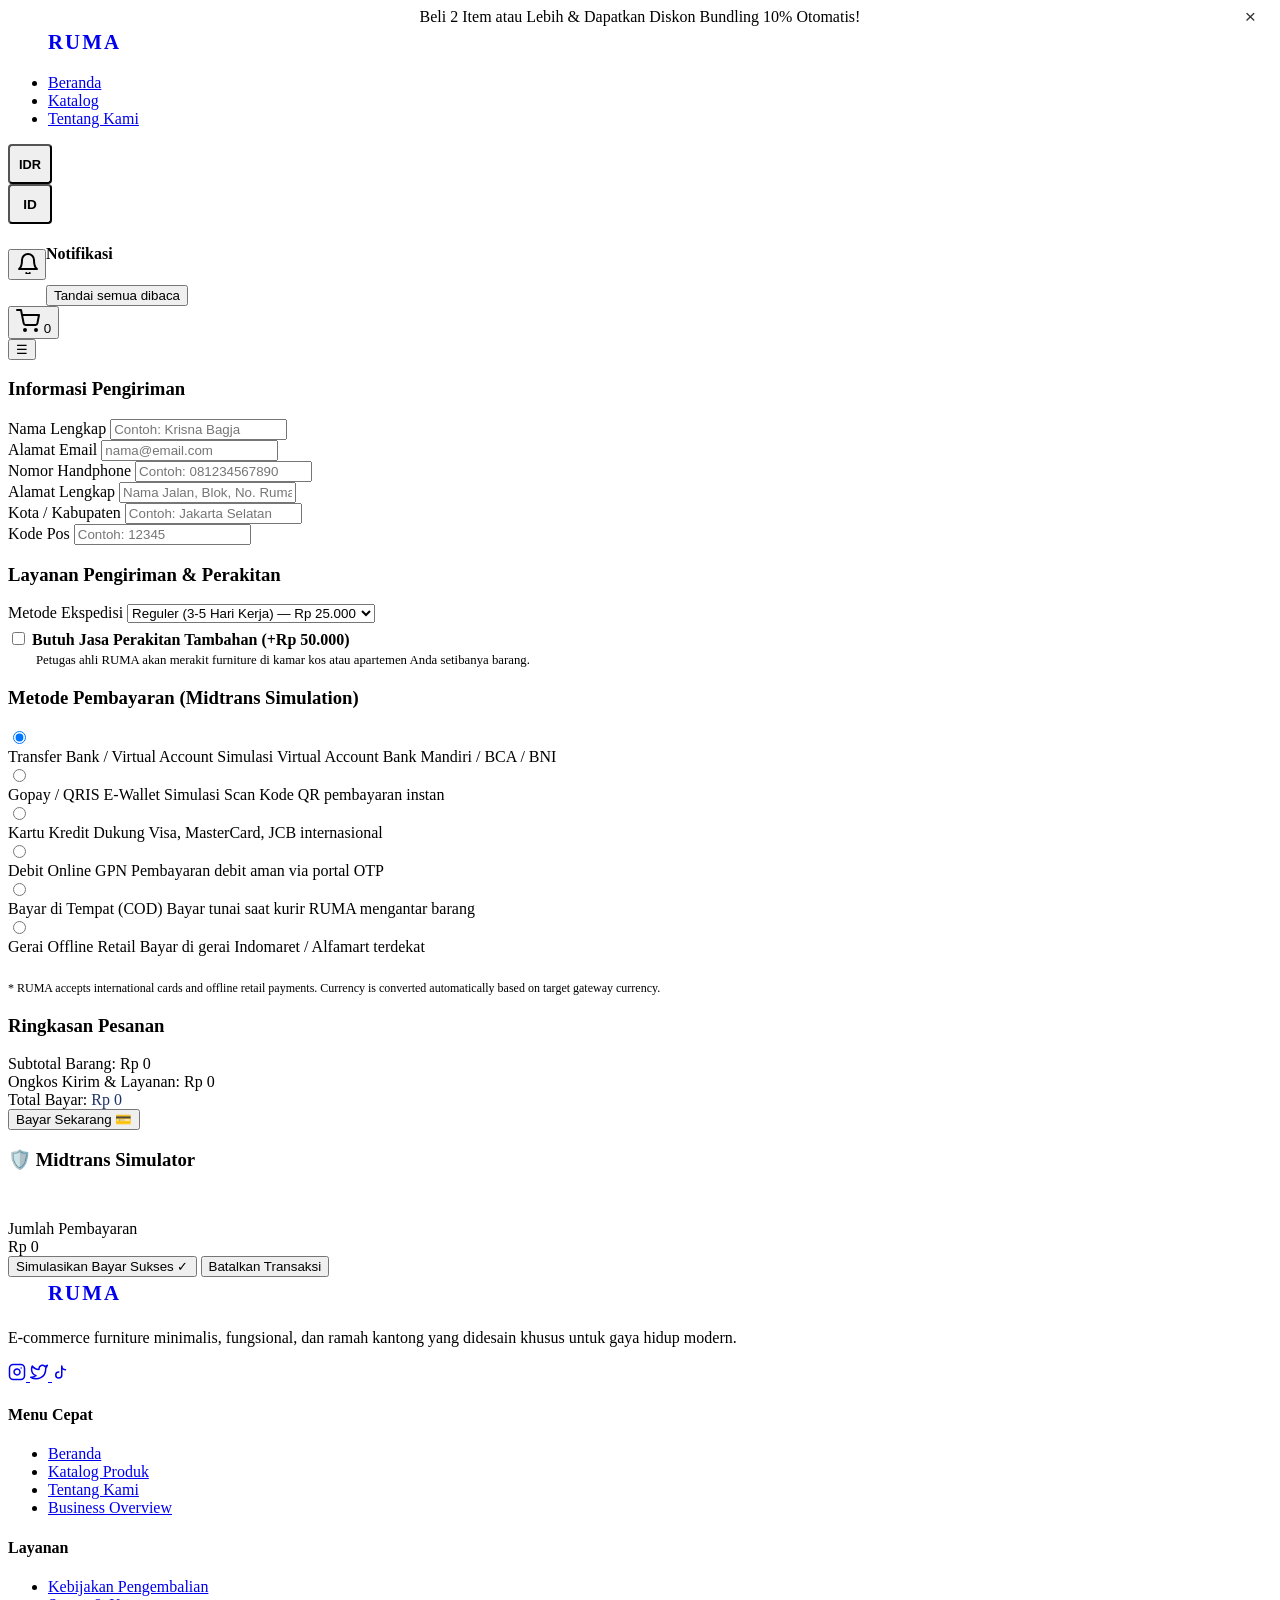
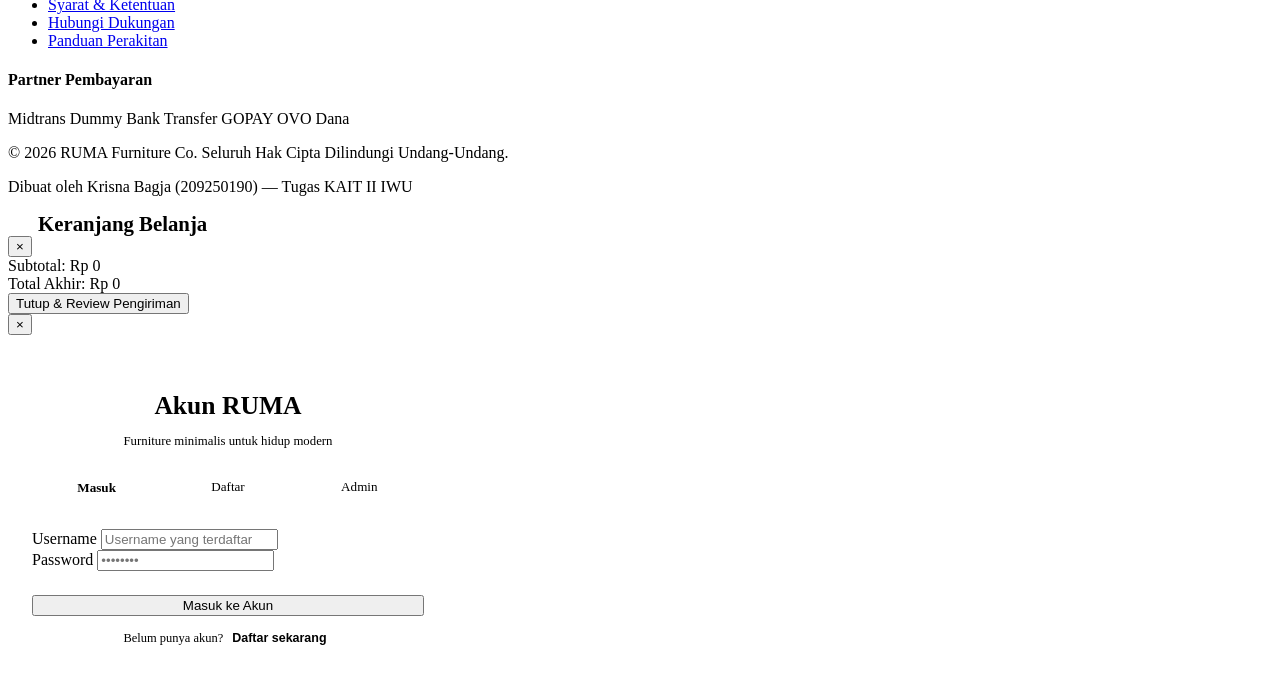
==== checkout.html @ f7277163 "Add files via upload" ====
<!DOCTYPE html>
<html lang="id">
<head>
  <meta charset="UTF-8">
  <meta name="viewport" content="width=device-width, initial-scale=1.0">
  <title>Checkout Pembayaran — RUMA Furniture Minimalis</title>
  <meta name="description" content="Selesaikan proses pembelian furniture minimalis RUMA Anda dengan mudah dan aman. Simulasi pembayaran instan didukung.">
  
  <!-- CSS Stylesheets -->
  <link rel="stylesheet" href="css/style.css">
  <link rel="stylesheet" href="css/responsive.css">

  <!-- Dummy Google Analytics Script -->
  <script>
    window.ga = window.ga || function() { (ga.q = ga.q || []).push(arguments) }; ga.q = ga.q || [];
    ga('create', 'UA-RUMA-DUMMY', 'auto');
    ga('send', 'pageview');
    console.log("📈 [Google Analytics Dummy] Script terinisialisasi. Tracking ID: UA-RUMA-DUMMY");
  </script>
</head>
<body>

  <div class="announcement-bar" style="position: relative; display: flex; justify-content: center; align-items: center;">
    <span data-i18n="announcement-text">Beli 2 Item atau Lebih & Dapatkan Diskon Bundling 10% Otomatis!</span>
    <button onclick="dismissAnnouncement()" style="position: absolute; right: 16px; background: none; border: none; color: inherit; font-size: 1.2rem; cursor: pointer; padding: 0; line-height: 1; opacity: 0.8; transition: opacity 0.2s;" onmouseover="this.style.opacity='1'" onmouseout="this.style.opacity='0.8'" aria-label="Close Announcement">&times;</button>
  </div>

  <!-- Header & Sticky Navbar -->
  <header>
    <div class="container navbar-container">
      <div class="logo">
        <a href="index.html" class="logo-link" style="display: flex; align-items: center; gap: 8px; text-decoration: none;">
          <svg class="ruma-logo-svg" width="32" height="32" viewBox="0 0 100 100" fill="none" xmlns="http://www.w3.org/2000/svg">
            <path d="M20 80V40C20 28.9543 28.9543 20 40 20H60C71.0457 20 80 28.9543 80 40V80" stroke="var(--color-accent)" stroke-width="6" stroke-linecap="round"/>
            <path d="M35 65H65" stroke="var(--color-accent)" stroke-width="4" stroke-linecap="round"/>
            <path d="M40 50V65" stroke="var(--color-accent)" stroke-width="4"/>
            <path d="M60 50V65" stroke="var(--color-accent)" stroke-width="4"/>
            <path d="M38 50H62" stroke="var(--color-accent)" stroke-width="4" stroke-linecap="round"/>
            <path d="M42 65V78" stroke="var(--color-accent)" stroke-width="4" stroke-linecap="round"/>
            <path d="M58 65V78" stroke="var(--color-accent)" stroke-width="4" stroke-linecap="round"/>
          </svg>
          <span style="font-family: var(--font-heading); font-weight: 600; letter-spacing: 0.1em; font-size: 1.3rem; color: var(--color-text-primary);">RUMA</span>
        </a>
      </div>
      
      <nav>
        <ul class="nav-menu" id="nav-menu">
          <li><a href="index.html" class="nav-link" data-i18n="nav-home">Beranda</a></li>
          <li><a href="katalog.html" class="nav-link" data-i18n="nav-catalog">Katalog</a></li>
          <li><a href="index.html#tentang" class="nav-link" data-i18n="nav-about">Tentang Kami</a></li>
        </ul>
      </nav>
      
      <div class="nav-actions">
        <!-- Currency Switcher -->
        <button class="btn-icon" onclick="toggleCurrency()" title="Ubah Mata Uang / Switch Currency" style="font-size: 0.8rem; font-weight: 700; width: 44px; height: 40px; border-radius: 4px; display: flex; align-items: center; justify-content: center;">
          <span id="currency-toggle-text">IDR</span>
        </button>

        <!-- Language Switcher -->
        <button class="btn-icon" onclick="toggleLanguage()" title="Ubah Bahasa / Switch Language" style="font-size: 0.85rem; font-weight: 700; width: 44px; height: 40px; border-radius: 4px; display: flex; align-items: center; justify-content: center;">
          <span id="lang-toggle-text">ID</span>
        </button>

        <!-- Notifications Bell -->
        <div style="position: relative; display: flex; align-items: center;">
          <button class="notification-btn" onclick="toggleNotifications(event)" aria-label="Notifikasi" title="Notifikasi / Notifications">
            <svg xmlns="http://www.w3.org/2000/svg" width="22" height="22" fill="none" stroke="currentColor" stroke-width="2" stroke-linecap="round" stroke-linejoin="round" class="feather feather-bell"><path d="M18 8A6 6 0 0 0 6 8c0 7-3 9-3 9h18s-3-2-3-9"></path><path d="M13.73 21a2 2 0 0 1-3.46 0"></path></svg>
            <span class="notification-badge" id="notification-badge" style="display: none;">0</span>
          </button>
          <div class="notification-dropdown" id="notification-dropdown">
            <div class="notification-header">
              <h4 data-i18n="notif-title">Notifikasi</h4>
              <button class="clear-notif-btn" onclick="markAllNotifsRead(event)" data-i18n="notif-mark-read">Tandai semua dibaca</button>
            </div>
            <div class="notification-list" id="notification-list"></div>
          </div>
        </div>

        <button class="cart-icon-btn" onclick="toggleCart()" aria-label="Buka Keranjang">
          <svg xmlns="http://www.w3.org/2000/svg" width="24" height="24" fill="none" stroke="currentColor" stroke-width="2" stroke-linecap="round" stroke-linejoin="round" class="feather feather-shopping-cart"><circle cx="9" cy="21" r="1"></circle><circle cx="20" cy="21" r="1"></circle><path d="M1 1h4l2.68 13.39a2 2 0 0 0 2 1.61h9.72a2 2 0 0 0 2-1.61L23 6H6"></path></svg>
          <span class="cart-badge">0</span>
        </button>

        <!-- User Nav Container -->
        <div id="user-nav-container" style="position: relative; display: flex; align-items: center;"></div>

        <button class="mobile-toggle" onclick="toggleMobileMenu()" aria-label="Toggle Menu">
          <span>☰</span>
        </button>
      </div>
    </div>
  </header>

  <!-- Checkout Section -->
  <main class="checkout-section">
    <div class="container">
      
      <form id="checkout-form" class="checkout-layout">
        
        <!-- Left Column: Shipping & Payment Details -->
        <div class="checkout-main">
          
          <!-- Shipping Form Card -->
          <div class="checkout-card">
            <h3 data-i18n="check-ship-info">Informasi Pengiriman</h3>
            
            <div class="form-grid">
              <div class="form-group form-grid-full">
                <label for="cust-name" data-i18n="check-label-name">Nama Lengkap</label>
                <input type="text" id="cust-name" class="form-control" placeholder="Contoh: Krisna Bagja" required>
              </div>
              
              <div class="form-group">
                <label for="cust-email" data-i18n="check-label-email">Alamat Email</label>
                <input type="email" id="cust-email" class="form-control" placeholder="nama@email.com" required>
              </div>
              
              <div class="form-group">
                <label for="cust-phone" data-i18n="check-label-phone">Nomor Handphone</label>
                <input type="tel" id="cust-phone" class="form-control" placeholder="Contoh: 081234567890" required>
              </div>
              
              <div class="form-group form-grid-full">
                <label for="cust-address" data-i18n="check-label-address">Alamat Lengkap</label>
                <input type="text" id="cust-address" class="form-control" placeholder="Nama Jalan, Blok, No. Rumah, Kamar Kos" required>
              </div>
              
              <div class="form-group">
                <label for="cust-city" data-i18n="check-label-city">Kota / Kabupaten</label>
                <input type="text" id="cust-city" class="form-control" placeholder="Contoh: Jakarta Selatan" required>
              </div>
              
              <div class="form-group">
                <label for="cust-zip" data-i18n="check-label-zip">Kode Pos</label>
                <input type="text" id="cust-zip" class="form-control" placeholder="Contoh: 12345" required>
              </div>
            </div>
          </div>
          
          <!-- Shipping Service Card -->
          <div class="checkout-card">
            <h3 data-i18n="check-services-title">Layanan Pengiriman & Perakitan</h3>
            
            <div class="form-group">
              <label for="shipping-service" data-i18n="check-shipping-method">Metode Ekspedisi</label>
              <select id="shipping-service" class="form-control form-select">
                <option value="reguler" data-i18n="check-ship-reguler">Reguler (3-5 Hari Kerja) — Rp 25.000</option>
                <option value="ekspres" data-i18n="check-ship-ekspres">Ekspres (1-2 Hari Kerja) — Rp 50.000</option>
              </select>
              <!-- Estimated Arrival Window -->
              <span id="shipping-est-date" style="font-size: 0.8rem; color: var(--color-accent); margin-top: 6px; display: block; font-weight: 700;"></span>
            </div>
            
            <div class="form-group" style="margin-bottom: 0;">
              <label class="filter-label" style="font-weight: 700; color: var(--color-text-primary);">
                <input type="checkbox" id="assembly-service" class="filter-checkbox" value="ya">
                <span data-i18n="check-assembly-service">Butuh Jasa Perakitan Tambahan (+Rp 50.000)</span>
              </label>
              <p style="font-size: 0.8rem; color: var(--color-text-secondary); margin-left: 28px; margin-top: 4px;" data-i18n="check-assembly-desc">
                Petugas ahli RUMA akan merakit furniture di kamar kos atau apartemen Anda setibanya barang.
              </p>
            </div>
          </div>

          <!-- Payment Methods Card -->
          <div class="checkout-card">
            <h3 data-i18n="check-payment-title">Metode Pembayaran (Midtrans Simulation)</h3>
            
            <div class="radio-group">
              <label class="radio-label">
                <input type="radio" name="payment-method" value="bank-transfer" checked>
                <div class="radio-info">
                  <span class="radio-title" data-i18n="check-pay-bank">Transfer Bank / Virtual Account</span>
                  <span class="radio-desc" data-i18n="check-pay-bank-desc">Simulasi Virtual Account Bank Mandiri / BCA / BNI</span>
                </div>
              </label>
              
              <label class="radio-label">
                <input type="radio" name="payment-method" value="qris">
                <div class="radio-info">
                  <span class="radio-title" data-i18n="check-pay-qris">Gopay / QRIS E-Wallet</span>
                  <span class="radio-desc" data-i18n="check-pay-qris-desc">Simulasi Scan Kode QR pembayaran instan</span>
                </div>
              </label>

              <label class="radio-label">
                <input type="radio" name="payment-method" value="cc">
                <div class="radio-info">
                  <span class="radio-title" data-i18n="check-pay-cc">Kartu Kredit</span>
                  <span class="radio-desc" data-i18n="check-pay-cc-desc">Dukung Visa, MasterCard, JCB internasional</span>
                </div>
              </label>

              <label class="radio-label">
                <input type="radio" name="payment-method" value="debit">
                <div class="radio-info">
                  <span class="radio-title" data-i18n="check-pay-debit">Debit Online GPN</span>
                  <span class="radio-desc" data-i18n="check-pay-debit-desc">Pembayaran debit aman via portal OTP</span>
                </div>
              </label>

              <label class="radio-label">
                <input type="radio" name="payment-method" value="cod">
                <div class="radio-info">
                  <span class="radio-title" data-i18n="check-pay-cod">Bayar di Tempat (COD)</span>
                  <span class="radio-desc" data-i18n="check-pay-cod-desc">Bayar tunai saat kurir RUMA mengantar barang</span>
                </div>
              </label>

              <label class="radio-label">
                <input type="radio" name="payment-method" value="offline">
                <div class="radio-info">
                  <span class="radio-title" data-i18n="check-pay-offline">Gerai Offline Retail</span>
                  <span class="radio-desc" data-i18n="check-pay-offline-desc">Bayar di gerai Indomaret / Alfamart terdekat</span>
                </div>
              </label>
            </div>

            <!-- Global trade disclaimer -->
            <div style="margin-top: 15px; font-size: 0.75rem; color: var(--color-text-secondary); border-top: 1px solid var(--color-border); padding-top: 10px;" data-i18n="check-pay-global-disclaimer">
              * RUMA accepts international cards and offline retail payments. Currency is converted automatically based on target gateway currency.
            </div>
          </div>

        </div>

        <!-- Right Column: Order Summary Card -->
        <div class="checkout-sidebar">
          
          <div class="checkout-card" style="position: sticky; top: 100px;">
            <h3 data-i18n="check-summary-title">Ringkasan Pesanan</h3>
            
            <!-- Items summary list -->
            <div class="summary-items-list" id="checkout-items-list">
              <!-- Loaded dynamically via checkout.js -->
            </div>
            
            <div class="summary-divider"></div>
            
            <!-- Price breakdown -->
            <div class="summary-totals-list">
              <div class="total-row">
                <span data-i18n="check-subtotal-items">Subtotal Barang:</span>
                <span id="checkout-subtotal">Rp 0</span>
              </div>
              
              <div class="total-row discount-row" id="checkout-discount-row" style="display: none;">
                <span data-i18n="cart-discount-label">Diskon Bundling (10%):</span>
                <span id="checkout-discount">-Rp 0</span>
              </div>
              
              <div class="total-row">
                <span data-i18n="check-shipping-assembly">Ongkos Kirim & Layanan:</span>
                <span id="checkout-shipping">Rp 0</span>
              </div>
              
              <div class="total-row total-main">
                <span data-i18n="check-total-pay">Total Bayar:</span>
                <span id="checkout-total" style="color: #1d3368;">Rp 0</span>
              </div>
            </div>
            
            <button type="submit" id="submit-checkout-btn" class="btn btn-primary checkout-submit-btn" data-i18n="check-pay-now">Bayar Sekarang 💳</button>
          </div>
          
        </div>

      </form>
    </div>
  </main>

  <!-- Midtrans Dummy Payment Gateway Modal -->
  <div id="payment-modal" class="payment-modal">
    <div class="payment-modal-overlay"></div>
    <div class="payment-modal-content">
      <div class="payment-modal-header">
        <h3>🛡️ Midtrans Simulator</h3>
        <button type="button" onclick="closePaymentModal()" style="background:none; border:none; color:white; font-size:1.5rem; cursor:pointer;">&times;</button>
      </div>
      
      <div class="payment-modal-body">
        
        <!-- Payment Amount Header -->
        <div class="payment-amount-box">
          <div class="payment-amount-label">Jumlah Pembayaran</div>
          <div class="payment-amount-val" id="modal-payment-amount">Rp 0</div>
        </div>
        
        <!-- Dynamic content: QRIS or Bank VA -->
        <div id="modal-payment-detail-content">
          <!-- Rendered dynamically via checkout.js -->
        </div>
        
        <!-- Action Buttons -->
        <div class="payment-actions">
          <button type="button" class="btn payment-btn-success" onclick="simulatePaymentSuccess()">Simulasikan Bayar Sukses ✓</button>
          <button type="button" class="btn payment-btn-cancel" onclick="closePaymentModal()">Batalkan Transaksi</button>
        </div>
        
      </div>
    </div>
  </div>

  <!-- Footer -->
  <footer>
    <div class="container">
      <div class="footer-grid">
        <div class="footer-about">
          <a href="index.html" class="logo-link" style="display: flex; align-items: center; gap: 8px; text-decoration: none; margin-bottom: 20px;">
            <svg class="ruma-logo-svg" width="32" height="32" viewBox="0 0 100 100" fill="none" xmlns="http://www.w3.org/2000/svg">
              <path d="M20 80V40C20 28.9543 28.9543 20 40 20H60C71.0457 20 80 28.9543 80 40V80" stroke="var(--color-accent)" stroke-width="6" stroke-linecap="round"/>
              <path d="M35 65H65" stroke="var(--color-accent)" stroke-width="4" stroke-linecap="round"/>
              <path d="M40 50V65" stroke="var(--color-accent)" stroke-width="4"/>
              <path d="M60 50V65" stroke="var(--color-accent)" stroke-width="4"/>
              <path d="M38 50H62" stroke="var(--color-accent)" stroke-width="4" stroke-linecap="round"/>
              <path d="M42 65V78" stroke="var(--color-accent)" stroke-width="4" stroke-linecap="round"/>
              <path d="M58 65V78" stroke="var(--color-accent)" stroke-width="4" stroke-linecap="round"/>
            </svg>
            <span style="font-family: var(--font-heading); font-weight: 600; letter-spacing: 0.1em; font-size: 1.3rem; color: var(--color-text-primary);">RUMA</span>
          </a>
          <p data-i18n="footer-about-text">E-commerce furniture minimalis, fungsional, dan ramah kantong yang didesain khusus untuk gaya hidup modern.</p>
          <div class="social-links">
            <a href="#" class="social-icon" aria-label="Instagram">
              <svg xmlns="http://www.w3.org/2000/svg" width="18" height="18" viewBox="0 0 24 24" fill="none" stroke="currentColor" stroke-width="2" stroke-linecap="round" stroke-linejoin="round"><rect x="2" y="2" width="20" height="20" rx="5" ry="5"></rect><path d="M16 11.37A4 4 0 1 1 12.63 8 4 4 0 0 1 16 11.37z"></path><line x1="17.5" y1="6.5" x2="17.51" y2="6.5"></line></svg>
            </a>
            <a href="#" class="social-icon" aria-label="Twitter">
              <svg xmlns="http://www.w3.org/2000/svg" width="18" height="18" viewBox="0 0 24 24" fill="none" stroke="currentColor" stroke-width="2" stroke-linecap="round" stroke-linejoin="round"><path d="M23 3a10.9 10.9 0 0 1-3.14 1.53 4.48 4.48 0 0 0-7.86 3v1A10.66 10.66 0 0 1 3 4s-4 9 5 13a11.64 11.64 0 0 1-7 2c9 5 20 0 20-11.5a4.5 4.5 0 0 0-.08-.83A7.72 7.72 0 0 0 23 3z"></path></svg>
            </a>
            <a href="#" class="social-icon" aria-label="TikTok">
              <svg xmlns="http://www.w3.org/2000/svg" width="18" height="18" viewBox="0 0 24 24" fill="none" stroke="currentColor" stroke-width="2" stroke-linecap="round" stroke-linejoin="round"><path d="M9 12a4 4 0 1 0 4 4V4a5 5 0 0 0 5 5"></path></svg>
            </a>
          </div>
        </div>
        
        <div class="footer-col">
          <h4 data-i18n="footer-quick-title">Menu Cepat</h4>
          <ul class="footer-links">
            <li><a href="index.html" class="footer-link" data-i18n="nav-home">Beranda</a></li>
            <li><a href="katalog.html" class="footer-link" data-i18n="nav-catalog">Katalog Produk</a></li>
            <li><a href="index.html#tentang" class="footer-link" data-i18n="nav-about">Tentang Kami</a></li>
            <li><a href="README.md" class="footer-link" target="_blank">Business Overview</a></li>
          </ul>
        </div>
        
        <div class="footer-col">
          <h4 data-i18n="footer-services-title">Layanan</h4>
          <ul class="footer-links">
            <li><a href="#" class="footer-link" data-i18n="footer-link-return">Kebijakan Pengembalian</a></li>
            <li><a href="#" class="footer-link" data-i18n="footer-link-terms">Syarat & Ketentuan</a></li>
            <li><a href="#" class="footer-link" data-i18n="footer-link-support">Hubungi Dukungan</a></li>
            <li><a href="#" class="footer-link" data-i18n="footer-link-assembly">Panduan Perakitan</a></li>
          </ul>
        </div>
        
        <div class="footer-col footer-payment">
          <h4 data-i18n="footer-payment-title">Partner Pembayaran</h4>
          <div class="payment-badges">
            <span class="payment-badge">Midtrans Dummy</span>
            <span class="payment-badge">Bank Transfer</span>
            <span class="payment-badge">GOPAY</span>
            <span class="payment-badge">OVO</span>
            <span class="payment-badge">Dana</span>
          </div>
        </div>
      </div>
      
      <div class="footer-bottom">
        <p data-i18n="footer-rights">&copy; 2026 RUMA Furniture Co. Seluruh Hak Cipta Dilindungi Undang-Undang.</p>
        <p data-i18n="footer-author">Dibuat oleh Krisna Bagja (209250190) — Tugas KAIT II IWU</p>
      </div>
    </div>
  </footer>

  <!-- Shopping Cart Drawer Slider -->
  <div id="cart-drawer" class="cart-drawer">
    <div class="cart-drawer-overlay" onclick="toggleCart()"></div>
    <div class="cart-drawer-content">
      <div class="cart-drawer-header">
        <div style="display: flex; align-items: center; gap: 8px;">
          <svg xmlns="http://www.w3.org/2000/svg" width="22" height="22" viewBox="0 0 24 24" fill="none" stroke="var(--color-accent)" stroke-width="2.5" stroke-linecap="round" stroke-linejoin="round" style="display: block;">
            <circle cx="9" cy="21" r="1"></circle>
            <circle cx="20" cy="21" r="1"></circle>
            <path d="M1 1h4l2.68 13.39a2 2 0 0 0 2 1.61h9.72a2 2 0 0 0 2-1.61L23 6H6"></path>
          </svg>
          <h3 data-i18n="cart-title-drawer" style="font-size: 1.3rem; margin: 0;">Keranjang Belanja</h3>
        </div>
        <button class="close-drawer-btn" onclick="toggleCart()" aria-label="Tutup Keranjang">&times;</button>
      </div>
      
      <div id="cart-items-container" class="cart-items-container">
        <!-- Rendered dynamically by cart.js -->
      </div>
      
      <div class="cart-drawer-footer">
        <div class="totals">
          <div class="total-row">
            <span data-i18n="cart-subtotal-label">Subtotal:</span>
            <span id="cart-subtotal">Rp 0</span>
          </div>
          <div class="total-row discount-row" id="cart-discount-row" style="display: none;">
            <span data-i18n="cart-discount-label">Diskon Bundling (10%):</span>
            <span id="cart-discount">-Rp 0</span>
          </div>
          <div class="total-row total-main">
            <span data-i18n="cart-total-label">Total Akhir:</span>
            <span id="cart-total">Rp 0</span>
          </div>
        </div>
        <button type="button" class="btn btn-primary cart-checkout-btn" onclick="toggleCart()" data-i18n="cart-close-review">Tutup & Review Pengiriman</button>
      </div>
    </div>
  </div>

  <!-- Login Modal -->
  <div id="login-modal" class="modal">
    <div class="modal-overlay" onclick="closeLoginModal()"></div>
    <div class="modal-content" style="width: 440px; max-width: 95%;">
      <button class="close-modal-btn" onclick="closeLoginModal()" aria-label="Tutup Login Modal">&times;</button>
      <div style="padding: 30px 24px;">
        <h3 style="margin-bottom: 4px; font-family: var(--font-heading); font-size: 1.6rem; text-align: center;">Akun
          RUMA</h3>
        <p style="text-align:center; font-size: 0.8rem; color: var(--color-text-secondary); margin-bottom: 20px;">
          Furniture minimalis untuk hidup modern</p>

        <!-- Tab Headers: 3 tabs -->
        <div style="display: flex; border-bottom: 2px solid var(--color-border); margin-bottom: 24px; gap: 2px;">
          <button type="button" id="tab-login-btn" onclick="switchLoginTab('login')"
            style="flex:1; padding: 10px 6px; background:none; border:none; border-bottom: 2px solid var(--color-accent); font-weight:700; color:var(--color-accent); cursor:pointer; font-family:var(--font-body); font-size:0.82rem; margin-bottom:-2px; transition: all 0.2s;">Masuk</button>
          <button type="button" id="tab-signup-btn" onclick="switchLoginTab('signup')"
            style="flex:1; padding: 10px 6px; background:none; border:none; border-bottom: 2px solid transparent; font-weight:500; color:var(--color-text-secondary); cursor:pointer; font-family:var(--font-body); font-size:0.82rem; margin-bottom:-2px; transition: all 0.2s;">Daftar</button>
          <button type="button" id="tab-admin-btn" onclick="switchLoginTab('admin')"
            style="flex:1; padding: 10px 6px; background:none; border:none; border-bottom: 2px solid transparent; font-weight:500; color:var(--color-text-secondary); cursor:pointer; font-family:var(--font-body); font-size:0.82rem; margin-bottom:-2px; transition: all 0.2s;">Admin</button>
        </div>

        <!-- ===== TAB: LOGIN (existing user) ===== -->
        <div id="tab-panel-login">
          <form id="login-form-existing" onsubmit="submitExistingLogin(event)">
            <div class="form-group">
              <label for="login-ex-username">Username</label>
              <input type="text" id="login-ex-username" class="form-control" placeholder="Username yang terdaftar"
                required>
            </div>
            <div class="form-group" style="margin-bottom: 24px;">
              <label for="login-ex-password">Password</label>
              <input type="password" id="login-ex-password" class="form-control" placeholder="••••••••" required>
            </div>
            <button type="submit" class="btn btn-primary" style="width:100%;">Masuk ke Akun</button>
            <p style="text-align:center; margin-top:14px; font-size:0.78rem; color:var(--color-text-secondary);">Belum
              punya akun? <button type="button" onclick="switchLoginTab('signup')"
                style="background:none;border:none;color:var(--color-accent);font-weight:700;cursor:pointer;font-size:0.78rem;">Daftar
                sekarang</button></p>
          </form>
        </div>

        <!-- ===== TAB: DAFTAR (new user) ===== -->
        <div id="tab-panel-signup" style="display:none;">
          <form id="login-form-signup" onsubmit="submitSignup(event)">
            <div class="form-group">
              <label for="signup-username">Username</label>
              <input type="text" id="signup-username" class="form-control" placeholder="Nama pengguna unik Anda"
                required>
            </div>
            <div class="form-group">
              <label for="signup-email">Alamat Email</label>
              <input type="email" id="signup-email" class="form-control" placeholder="nama@email.com" required>
            </div>
            <div class="form-group">
              <label for="signup-phone">Nomor Telepon</label>
              <input type="text" id="signup-phone" class="form-control" placeholder="0821xxxxxxxx" required>
            </div>
            <div class="form-group">
              <label for="signup-address">Alamat Lengkap</label>
              <textarea id="signup-address" class="form-control" placeholder="Jl. Raya No. 123, Kota"
                style="resize:vertical; height:60px; font-family:inherit; font-size:0.85rem; padding:8px;"
                required></textarea>
            </div>
            <div class="form-group" style="margin-bottom: 24px;">
              <label for="signup-password">Password</label>
              <input type="password" id="signup-password" class="form-control" placeholder="Minimal 6 karakter"
                required>
            </div>
            <button type="submit" class="btn btn-primary" style="width:100%;">Buat Akun</button>
            <p style="text-align:center; margin-top:14px; font-size:0.78rem; color:var(--color-text-secondary);">Sudah
              punya akun? <button type="button" onclick="switchLoginTab('login')"
                style="background:none;border:none;color:var(--color-accent);font-weight:700;cursor:pointer;font-size:0.78rem;">Masuk
                di sini</button></p>
          </form>
        </div>

        <!-- ===== TAB: ADMIN ===== -->
        <div id="tab-panel-admin" style="display:none;">
          <div
            style="background: linear-gradient(135deg, #fff8f0, #fff3e0); border: 1px solid #ffe0b2; border-radius:8px; padding:12px 14px; margin-bottom:20px; display:flex; align-items:center; gap:10px;">
            <svg xmlns="http://www.w3.org/2000/svg" width="18" height="18" fill="none" stroke="#e65100" stroke-width="2"
              viewBox="0 0 24 24">
              <path d="M12 22s8-4 8-10V5l-8-3-8 3v7c0 6 8 10 8 10z" />
            </svg>
            <span style="font-size:0.78rem; color:#bf360c; font-weight:600;">Area khusus Admin RUMA. Akses
              dibatasi.</span>
          </div>
          <form id="login-form-admin" onsubmit="submitAdminLogin(event)">
            <div class="form-group">
              <label for="admin-username">Username Admin</label>
              <input type="text" id="admin-username" class="form-control" placeholder="admin krisna" required>
            </div>
            <div class="form-group" style="margin-bottom: 24px;">
              <label for="admin-password">Password Admin</label>
              <input type="password" id="admin-password" class="form-control" placeholder="••••••••" required>
              <span
                style="font-size: 0.7rem; color: var(--color-text-secondary); margin-top: 5px; display: block;">Kredensial:
                admin krisna / admin krisna</span>
            </div>
            <button type="submit" class="btn btn-primary"
              style="width:100%; background: linear-gradient(135deg, #bf360c, #e64a19);">Masuk sebagai Admin</button>
          </form>
        </div>

      </div>
    </div>
  </div>

  <!-- JavaScript Scripts -->
  <script src="js/products.js"></script>
  <script src="js/cart.js"></script>
  <script src="js/translation.js"></script>
  <script src="js/checkout.js"></script>
  <script>
    // Toggle menu navigasi mobile
    function toggleMobileMenu() {
      const menu = document.getElementById('nav-menu');
      if (menu) {
        menu.classList.toggle('active');
      }
    }
  </script>
</body>
</html>
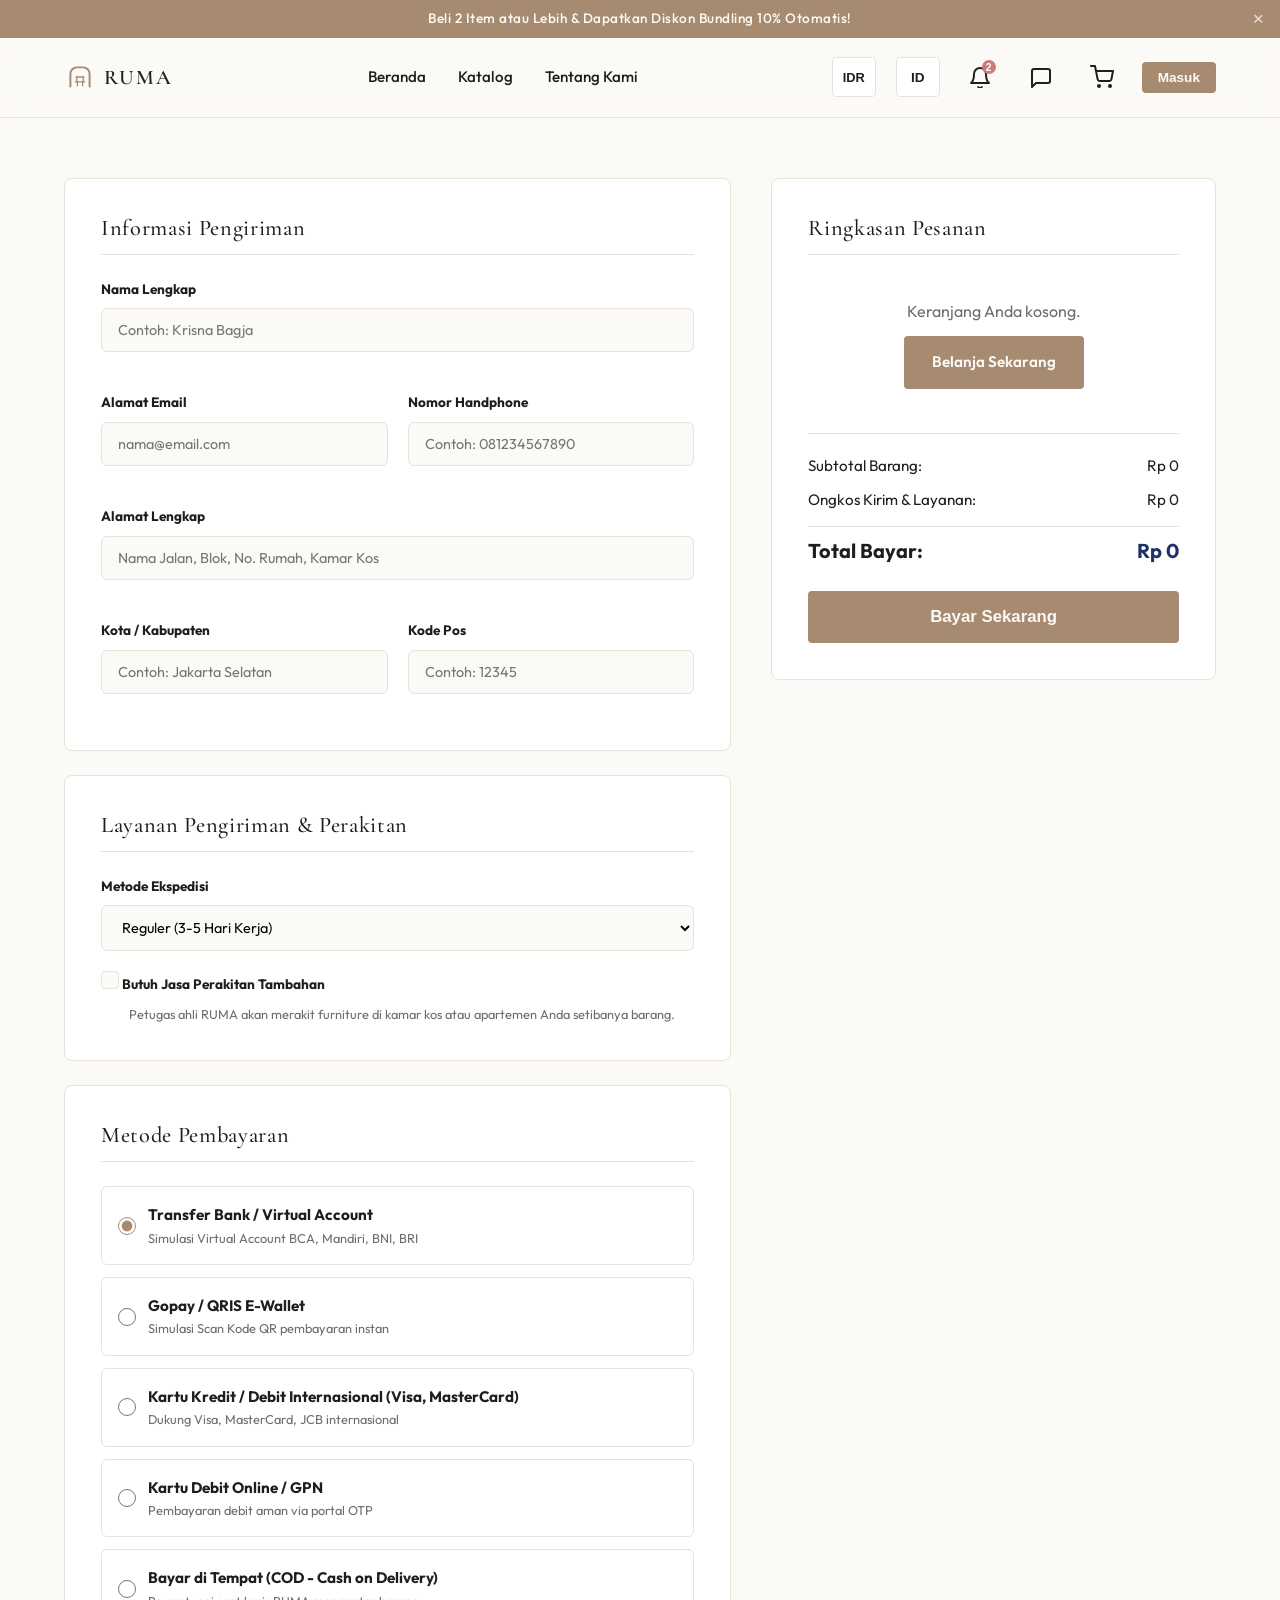
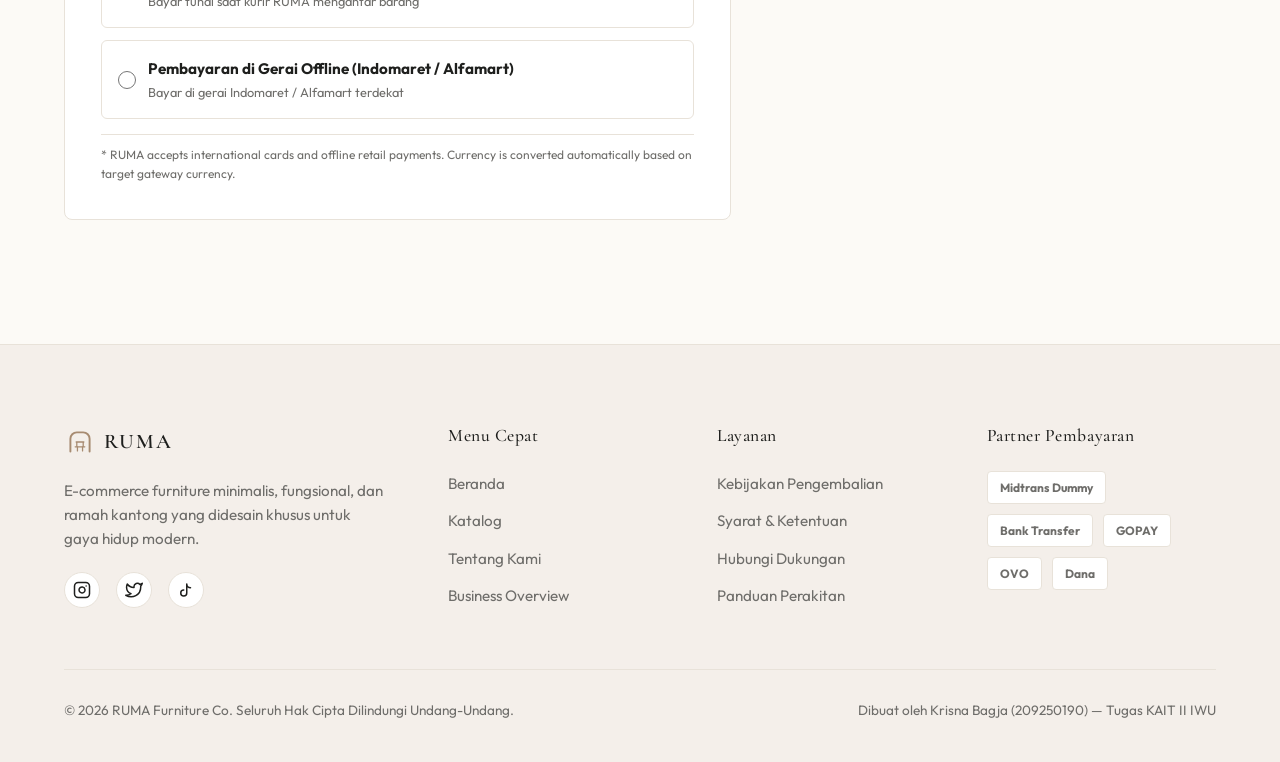
==== commit a2900876: "committed" ====
--- a/checkout.html
+++ b/checkout.html
@@ -48,36 +48,45 @@
           <li><a href="index.html" class="nav-link" data-i18n="nav-home">Beranda</a></li>
           <li><a href="katalog.html" class="nav-link" data-i18n="nav-catalog">Katalog</a></li>
           <li><a href="index.html#tentang" class="nav-link" data-i18n="nav-about">Tentang Kami</a></li>
+          <!-- Mobile Switchers inside menu drawer -->
+          <li class="mobile-only mobile-nav-switchers-container">
+            <button type="button" class="btn btn-secondary" onclick="toggleCurrency()" title="Ubah Mata Uang" style="padding: 8px 12px; font-size: 0.8rem; font-weight: 700; border-radius: 4px;">
+              💵 <span id="currency-toggle-text-mobile">IDR</span>
+            </button>
+            <button type="button" class="btn btn-secondary" onclick="toggleLanguage()" title="Ubah Bahasa" style="padding: 8px 12px; font-size: 0.85rem; font-weight: 700; border-radius: 4px;">
+              🌐 <span id="lang-toggle-text-mobile">ID</span>
+            </button>
+          </li>
         </ul>
       </nav>
       
       <div class="nav-actions">
         <!-- Currency Switcher -->
-        <button class="btn-icon" onclick="toggleCurrency()" title="Ubah Mata Uang / Switch Currency" style="font-size: 0.8rem; font-weight: 700; width: 44px; height: 40px; border-radius: 4px; display: flex; align-items: center; justify-content: center;">
+        <button type="button" class="btn-icon desktop-only" onclick="toggleCurrency()" title="Ubah Mata Uang / Switch Currency" style="font-size: 0.8rem; font-weight: 700; width: 44px; height: 40px; border-radius: 4px; display: flex; align-items: center; justify-content: center;">
           <span id="currency-toggle-text">IDR</span>
         </button>
 
         <!-- Language Switcher -->
-        <button class="btn-icon" onclick="toggleLanguage()" title="Ubah Bahasa / Switch Language" style="font-size: 0.85rem; font-weight: 700; width: 44px; height: 40px; border-radius: 4px; display: flex; align-items: center; justify-content: center;">
+        <button type="button" class="btn-icon desktop-only" onclick="toggleLanguage()" title="Ubah Bahasa / Switch Language" style="font-size: 0.85rem; font-weight: 700; width: 44px; height: 40px; border-radius: 4px; display: flex; align-items: center; justify-content: center;">
           <span id="lang-toggle-text">ID</span>
         </button>
 
         <!-- Notifications Bell -->
         <div style="position: relative; display: flex; align-items: center;">
-          <button class="notification-btn" onclick="toggleNotifications(event)" aria-label="Notifikasi" title="Notifikasi / Notifications">
+          <button type="button" class="notification-btn" onclick="toggleNotifications(event)" aria-label="Notifikasi" title="Notifikasi / Notifications">
             <svg xmlns="http://www.w3.org/2000/svg" width="22" height="22" fill="none" stroke="currentColor" stroke-width="2" stroke-linecap="round" stroke-linejoin="round" class="feather feather-bell"><path d="M18 8A6 6 0 0 0 6 8c0 7-3 9-3 9h18s-3-2-3-9"></path><path d="M13.73 21a2 2 0 0 1-3.46 0"></path></svg>
             <span class="notification-badge" id="notification-badge" style="display: none;">0</span>
           </button>
           <div class="notification-dropdown" id="notification-dropdown">
             <div class="notification-header">
               <h4 data-i18n="notif-title">Notifikasi</h4>
-              <button class="clear-notif-btn" onclick="markAllNotifsRead(event)" data-i18n="notif-mark-read">Tandai semua dibaca</button>
+              <button type="button" class="clear-notif-btn" onclick="markAllNotifsRead(event)" data-i18n="notif-mark-read">Tandai semua dibaca</button>
             </div>
             <div class="notification-list" id="notification-list"></div>
           </div>
         </div>
 
-        <button class="cart-icon-btn" onclick="toggleCart()" aria-label="Buka Keranjang">
+        <button type="button" class="cart-icon-btn" onclick="toggleCart()" aria-label="Buka Keranjang">
           <svg xmlns="http://www.w3.org/2000/svg" width="24" height="24" fill="none" stroke="currentColor" stroke-width="2" stroke-linecap="round" stroke-linejoin="round" class="feather feather-shopping-cart"><circle cx="9" cy="21" r="1"></circle><circle cx="20" cy="21" r="1"></circle><path d="M1 1h4l2.68 13.39a2 2 0 0 0 2 1.61h9.72a2 2 0 0 0 2-1.61L23 6H6"></path></svg>
           <span class="cart-badge">0</span>
         </button>
@@ -85,7 +94,7 @@
         <!-- User Nav Container -->
         <div id="user-nav-container" style="position: relative; display: flex; align-items: center;"></div>
 
-        <button class="mobile-toggle" onclick="toggleMobileMenu()" aria-label="Toggle Menu">
+        <button type="button" class="mobile-toggle" onclick="toggleMobileMenu()" aria-label="Toggle Menu">
           <span>☰</span>
         </button>
       </div>
--- a/css/style.css
+++ b/css/style.css
@@ -0,0 +1,2226 @@
+/* ==========================================
+   CSS UTAMA - RUMA (JAPANDI MINIMALIST THEME)
+   ========================================== */
+
+/* Import Google Fonts */
+@import url('https://fonts.googleapis.com/css2?family=Cormorant+Garamond:ital,wght@0,300;0,400;0,500;0,600;0,700;1,300;1,400;1,500;1,600;1,700&family=Outfit:wght@100..900&display=swap');
+
+/* Design Tokens (Variables) */
+:root {
+  --color-bg-primary: #FCFAF6;
+  --color-bg-secondary: #F4EFEA;
+  --color-text-primary: #1E1F1D;
+  --color-text-secondary: #6E6D6A;
+  --color-accent: #A78B71;
+  --color-accent-hover: #8E755D;
+  --color-accent-muted: #E6DFD5;
+  --color-success: #8F9779;
+  --color-danger: #C97A7A;
+  --color-border: #E8E2D9;
+  --color-white: #FFFFFF;
+  
+  --font-heading: 'Cormorant Garamond', Georgia, serif;
+  --font-body: 'Outfit', system-ui, -apple-system, sans-serif;
+  
+  --transition-smooth: all 0.3s cubic-bezier(0.4, 0, 0.2, 1);
+  --shadow-subtle: 0 4px 20px rgba(0, 0, 0, 0.03);
+  --shadow-medium: 0 10px 30px rgba(167, 139, 113, 0.1);
+  
+  --container-width: 1200px;
+  --header-height: 80px;
+}
+
+/* Global Reset */
+* {
+  margin: 0;
+  padding: 0;
+  box-sizing: border-box;
+}
+
+html {
+  scroll-behavior: smooth;
+  font-size: 16px;
+}
+
+body {
+  font-family: var(--font-body);
+  background-color: var(--color-bg-primary);
+  color: var(--color-text-primary);
+  line-height: 1.6;
+  overflow-x: hidden;
+}
+
+/* Typography */
+h1, h2, h3, h4, h5, h6 {
+  font-family: var(--font-heading);
+  font-weight: 500;
+  color: var(--color-text-primary);
+  line-height: 1.2;
+  letter-spacing: 0.03em;
+}
+
+p {
+  color: var(--color-text-secondary);
+}
+
+a {
+  color: inherit;
+  text-decoration: none;
+  transition: var(--transition-smooth);
+}
+
+img {
+  max-width: 100%;
+  height: auto;
+  display: block;
+}
+
+/* Global Layout Utilities */
+.container {
+  width: 100%;
+  max-width: var(--container-width);
+  margin: 0 auto;
+  padding: 0 24px;
+}
+
+.section-padding {
+  padding: 80px 0;
+}
+
+.section-title {
+  text-align: center;
+  font-size: 2.5rem;
+  margin-bottom: 16px;
+  position: relative;
+}
+
+.section-title::after {
+  content: '';
+  display: block;
+  width: 60px;
+  height: 3px;
+  background-color: var(--color-accent);
+  margin: 12px auto 0 auto;
+}
+
+.section-subtitle {
+  text-align: center;
+  color: var(--color-text-secondary);
+  max-width: 600px;
+  margin: 0 auto 48px auto;
+  font-size: 1.1rem;
+}
+
+/* Announcement Bar */
+.announcement-bar {
+  background-color: var(--color-accent);
+  color: var(--color-bg-primary);
+  text-align: center;
+  padding: 8px 16px;
+  font-size: 0.85rem;
+  font-weight: 500;
+  letter-spacing: 0.5px;
+}
+
+/* Header & Sticky Navigation */
+header {
+  height: var(--header-height);
+  background-color: rgba(252, 250, 246, 0.85);
+  backdrop-filter: blur(12px);
+  position: sticky;
+  top: 0;
+  z-index: 100;
+  border-bottom: 1px solid var(--color-border);
+  transition: var(--transition-smooth);
+}
+
+header.scrolled {
+  height: 70px;
+  box-shadow: var(--shadow-subtle);
+}
+
+.navbar-container {
+  display: flex;
+  justify-content: space-between;
+  align-items: center;
+  height: 100%;
+}
+
+.logo a {
+  font-family: var(--font-heading);
+  font-size: 1.8rem;
+  font-weight: 800;
+  display: flex;
+  align-items: center;
+  gap: 8px;
+  color: var(--color-text-primary);
+}
+
+.nav-menu {
+  display: flex;
+  list-style: none;
+  gap: 32px;
+}
+
+.nav-link {
+  font-weight: 500;
+  font-size: 0.95rem;
+  position: relative;
+  padding: 8px 0;
+}
+
+.nav-link::after {
+  content: '';
+  position: absolute;
+  bottom: 0;
+  left: 0;
+  width: 0;
+  height: 2px;
+  background-color: var(--color-accent);
+  transition: var(--transition-smooth);
+}
+
+.nav-link:hover, .nav-link.active {
+  color: var(--color-accent);
+}
+
+.nav-link:hover::after, .nav-link.active::after {
+  width: 100%;
+}
+
+.nav-actions {
+  display: flex;
+  align-items: center;
+  gap: 20px;
+}
+
+.cart-icon-btn {
+  background: none;
+  border: none;
+  cursor: pointer;
+  position: relative;
+  padding: 8px;
+  display: flex;
+  align-items: center;
+  justify-content: center;
+  color: var(--color-text-primary);
+  transition: var(--transition-smooth);
+}
+
+.cart-icon-btn:hover {
+  color: var(--color-accent);
+}
+
+.cart-badge {
+  position: absolute;
+  top: 0;
+  right: 0;
+  background-color: var(--color-danger);
+  color: var(--color-white);
+  font-size: 0.75rem;
+  font-weight: 700;
+  width: 18px;
+  height: 18px;
+  border-radius: 50%;
+  display: flex;
+  align-items: center;
+  justify-content: center;
+  transition: var(--transition-smooth);
+  opacity: 0;
+  transform: scale(0.5);
+}
+
+.cart-badge.active {
+  opacity: 1;
+  transform: scale(1);
+}
+
+.mobile-toggle {
+  display: none;
+  background: none;
+  border: none;
+  font-size: 1.5rem;
+  cursor: pointer;
+  color: var(--color-text-primary);
+}
+
+/* Hero Section */
+.hero-section {
+  position: relative;
+  height: calc(100vh - var(--header-height) - 38px);
+  min-height: 500px;
+  max-height: 800px;
+  display: flex;
+  align-items: center;
+  background-color: var(--color-bg-secondary);
+  overflow: hidden;
+}
+
+.hero-slider-wrapper {
+  position: absolute;
+  top: 0;
+  right: 0;
+  width: 55%;
+  height: 100%;
+  overflow: hidden;
+  z-index: 1;
+}
+
+.hero-slider {
+  display: flex;
+  width: 300%; /* 3 slides */
+  height: 100%;
+  transition: transform 0.8s cubic-bezier(0.77, 0, 0.175, 1);
+}
+
+.hero-slide {
+  width: 33.3333%;
+  height: 100%;
+  background-size: cover;
+  background-position: center;
+  position: relative;
+}
+
+.hero-slide::after {
+  content: '';
+  position: absolute;
+  top: 0;
+  left: 0;
+  width: 100%;
+  height: 100%;
+  background: linear-gradient(90deg, var(--color-bg-secondary) 0%, rgba(244, 239, 234, 0.3) 50%, rgba(244, 239, 234, 0) 100%);
+}
+
+.hero-slider-dots {
+  position: absolute;
+  bottom: 24px;
+  right: 24px;
+  display: flex;
+  gap: 8px;
+  z-index: 10;
+}
+
+.hero-slider-dots .dot {
+  width: 8px;
+  height: 8px;
+  border-radius: 50%;
+  background-color: rgba(167, 139, 113, 0.4);
+  cursor: pointer;
+  transition: var(--transition-smooth);
+}
+
+.hero-slider-dots .dot.active {
+  background-color: var(--color-accent);
+  transform: scale(1.2);
+  width: 20px;
+  border-radius: 4px;
+}
+
+/* Background image overlay sections */
+.features-section-with-bg {
+  background-color: var(--color-white);
+}
+
+.testimonials-section-with-bg {
+  background-color: var(--color-bg-secondary);
+}
+
+.hero-content {
+  position: relative;
+  z-index: 2;
+  max-width: 550px;
+  padding: 40px 0;
+}
+
+.hero-tag {
+  display: inline-block;
+  background-color: var(--color-accent-muted);
+  color: var(--color-accent-hover);
+  padding: 6px 16px;
+  border-radius: 50px;
+  font-size: 0.85rem;
+  font-weight: 600;
+  margin-bottom: 24px;
+  text-transform: uppercase;
+  letter-spacing: 1px;
+}
+
+.hero-title {
+  font-size: 3.5rem;
+  margin-bottom: 20px;
+  font-weight: 800;
+}
+
+.hero-description {
+  font-size: 1.1rem;
+  margin-bottom: 36px;
+}
+
+/* Buttons */
+.btn {
+  display: inline-flex;
+  align-items: center;
+  justify-content: center;
+  padding: 14px 28px;
+  border-radius: 4px;
+  font-weight: 600;
+  font-size: 0.95rem;
+  cursor: pointer;
+  transition: var(--transition-smooth);
+  border: none;
+  gap: 8px;
+}
+
+.btn-primary {
+  background-color: var(--color-accent);
+  color: var(--color-bg-primary);
+}
+
+.btn-primary:hover {
+  background-color: var(--color-accent-hover);
+  transform: translateY(-2px);
+}
+
+.btn-secondary {
+  background-color: transparent;
+  color: var(--color-text-primary);
+  border: 2px solid var(--color-accent);
+}
+
+.btn-secondary:hover {
+  background-color: var(--color-accent-muted);
+  transform: translateY(-2px);
+}
+
+/* Feature/Value Section */
+.features-grid {
+  display: grid;
+  grid-template-columns: repeat(4, 1fr);
+  gap: 24px;
+}
+
+.feature-card {
+  background-color: var(--color-white);
+  padding: 40px 30px;
+  border-radius: 8px;
+  border: 1px solid var(--color-border);
+  transition: var(--transition-smooth);
+}
+
+.feature-card:hover {
+  transform: translateY(-6px);
+  box-shadow: var(--shadow-subtle);
+  border-color: var(--color-accent-muted);
+}
+
+.feature-icon {
+  width: 50px;
+  height: 50px;
+  background-color: var(--color-bg-secondary);
+  border-radius: 50%;
+  display: flex;
+  align-items: center;
+  justify-content: center;
+  margin-bottom: 24px;
+  color: var(--color-accent);
+}
+
+.feature-title {
+  font-size: 1.25rem;
+  margin-bottom: 12px;
+}
+
+.feature-desc {
+  font-size: 0.9rem;
+}
+
+/* Product Card Component */
+.products-grid {
+  display: grid;
+  grid-template-columns: repeat(auto-fill, minmax(280px, 1fr));
+  gap: 30px;
+}
+
+.product-card {
+  background-color: var(--color-white);
+  border-radius: 8px;
+  border: 1px solid var(--color-border);
+  overflow: hidden;
+  transition: var(--transition-smooth);
+  display: flex;
+  flex-direction: column;
+}
+
+.product-card:hover {
+  transform: translateY(-8px);
+  box-shadow: var(--shadow-medium);
+}
+
+.product-img-wrapper {
+  position: relative;
+  padding-bottom: 80%; /* Aspect ratio 5:4 */
+  overflow: hidden;
+  background-color: var(--color-bg-secondary);
+}
+
+.product-img {
+  position: absolute;
+  top: 0;
+  left: 0;
+  width: 100%;
+  height: 100%;
+  object-fit: cover;
+  transition: var(--transition-smooth);
+}
+
+.product-card:hover .product-img {
+  transform: scale(1.05);
+}
+
+.product-badge {
+  position: absolute;
+  top: 16px;
+  left: 16px;
+  background-color: var(--color-accent-hover);
+  color: var(--color-white);
+  padding: 4px 10px;
+  font-size: 0.75rem;
+  font-weight: 700;
+  border-radius: 4px;
+  text-transform: uppercase;
+}
+
+.product-info {
+  padding: 24px;
+  display: flex;
+  flex-direction: column;
+  flex-grow: 1;
+}
+
+.product-category {
+  font-size: 0.8rem;
+  color: var(--color-accent);
+  font-weight: 600;
+  margin-bottom: 8px;
+  text-transform: uppercase;
+}
+
+.product-name {
+  font-size: 1.3rem;
+  margin-bottom: 8px;
+  line-height: 1.3;
+}
+
+.product-desc-short {
+  font-size: 0.9rem;
+  color: var(--color-text-secondary);
+  margin-bottom: 16px;
+  flex-grow: 1;
+  display: -webkit-box;
+  -webkit-line-clamp: 2;
+  -webkit-box-orient: vertical;
+  overflow: hidden;
+}
+
+.product-footer {
+  display: flex;
+  justify-content: space-between;
+  align-items: center;
+  margin-top: auto;
+}
+
+.product-price {
+  font-family: var(--font-body);
+  font-size: 1.15rem;
+  font-weight: 700;
+}
+
+.product-actions {
+  display: flex;
+  gap: 8px;
+}
+
+.btn-icon {
+  width: 40px;
+  height: 40px;
+  border-radius: 4px;
+  border: 1px solid var(--color-border);
+  background-color: var(--color-white);
+  cursor: pointer;
+  display: flex;
+  align-items: center;
+  justify-content: center;
+  transition: var(--transition-smooth);
+  color: var(--color-text-primary);
+}
+
+.btn-icon:hover {
+  background-color: var(--color-bg-secondary);
+  color: var(--color-accent);
+  border-color: var(--color-accent);
+}
+
+.btn-icon-primary {
+  background-color: var(--color-accent);
+  color: var(--color-bg-primary);
+  border: none;
+}
+
+.btn-icon-primary:hover {
+  background-color: var(--color-accent-hover);
+  color: var(--color-white);
+}
+
+/* About Lifestyle Section */
+.about-section {
+  background-color: var(--color-bg-secondary);
+}
+
+.about-grid {
+  display: grid;
+  grid-template-columns: 1.1fr 0.9fr;
+  gap: 60px;
+  align-items: center;
+}
+
+.about-image {
+  border-radius: 8px;
+  overflow: hidden;
+  box-shadow: var(--shadow-medium);
+}
+
+.about-content h2 {
+  font-size: 2.8rem;
+  margin-bottom: 24px;
+}
+
+.about-content p {
+  font-size: 1.05rem;
+  margin-bottom: 20px;
+}
+
+.about-blockquote {
+  border-left: 3px solid var(--color-accent);
+  padding-left: 20px;
+  margin: 30px 0;
+  font-style: italic;
+  color: var(--color-text-primary);
+}
+
+/* Testimonials */
+.testimonials-grid {
+  display: grid;
+  grid-template-columns: repeat(3, 1fr);
+  gap: 30px;
+}
+
+.testimonial-card {
+  background-color: var(--color-white);
+  padding: 40px 30px;
+  border-radius: 8px;
+  border: 1px solid var(--color-border);
+  position: relative;
+}
+
+.testimonial-quote {
+  font-size: 0.95rem;
+  font-style: italic;
+  margin-bottom: 24px;
+  position: relative;
+}
+
+.testimonial-user {
+  display: flex;
+  align-items: center;
+  gap: 16px;
+}
+
+.testimonial-avatar {
+  width: 48px;
+  height: 48px;
+  border-radius: 50%;
+  background-color: var(--color-accent-muted);
+  display: flex;
+  align-items: center;
+  justify-content: center;
+  font-weight: 700;
+  color: var(--color-accent-hover);
+  font-size: 1.1rem;
+}
+
+.testimonial-name {
+  font-weight: 700;
+  font-size: 0.95rem;
+}
+
+.testimonial-role {
+  font-size: 0.8rem;
+  color: var(--color-text-secondary);
+}
+
+/* Shopping Cart Drawer */
+.cart-drawer {
+  position: fixed;
+  top: 0;
+  right: 0;
+  width: 100%;
+  height: 100%;
+  z-index: 1000;
+  visibility: hidden;
+  transition: var(--transition-smooth);
+}
+
+.cart-drawer.open {
+  visibility: visible;
+}
+
+.cart-drawer-overlay {
+  position: absolute;
+  top: 0;
+  left: 0;
+  width: 100%;
+  height: 100%;
+  background-color: rgba(30, 31, 29, 0.4);
+  backdrop-filter: blur(4px);
+  opacity: 0;
+  transition: var(--transition-smooth);
+}
+
+.cart-drawer.open .cart-drawer-overlay {
+  opacity: 1;
+}
+
+.cart-drawer-content {
+  position: absolute;
+  top: 0;
+  right: -450px;
+  width: 450px;
+  max-width: 100%;
+  height: 100%;
+  background-color: var(--color-bg-primary);
+  box-shadow: -10px 0 40px rgba(0, 0, 0, 0.05);
+  display: flex;
+  flex-direction: column;
+  transition: var(--transition-smooth);
+}
+
+.cart-drawer.open .cart-drawer-content {
+  right: 0;
+}
+
+.cart-drawer-header {
+  padding: 24px;
+  border-bottom: 1px solid var(--color-border);
+  display: flex;
+  justify-content: space-between;
+  align-items: center;
+}
+
+.cart-drawer-header h3 {
+  font-size: 1.5rem;
+}
+
+.close-drawer-btn {
+  background: none;
+  border: none;
+  font-size: 1.5rem;
+  cursor: pointer;
+  color: var(--color-text-primary);
+  transition: var(--transition-smooth);
+}
+
+.close-drawer-btn:hover {
+  color: var(--color-accent);
+}
+
+.cart-items-container {
+  flex-grow: 1;
+  overflow-y: auto;
+  padding: 24px;
+  display: flex;
+  flex-direction: column;
+  gap: 20px;
+}
+
+.empty-cart-message {
+  text-align: center;
+  padding: 40px 0;
+  display: flex;
+  flex-direction: column;
+  align-items: center;
+  gap: 16px;
+}
+
+.empty-cart-icon {
+  font-size: 3rem;
+  color: var(--color-accent-muted);
+}
+
+/* Cart Item Card */
+.cart-item {
+  display: flex;
+  gap: 16px;
+  border-bottom: 1px solid var(--color-border);
+  padding-bottom: 20px;
+}
+
+.cart-item:last-child {
+  border-bottom: none;
+  padding-bottom: 0;
+}
+
+.cart-item-img {
+  width: 80px;
+  height: 80px;
+  border-radius: 6px;
+  object-fit: cover;
+  background-color: var(--color-bg-secondary);
+}
+
+.cart-item-info {
+  flex-grow: 1;
+  display: flex;
+  flex-direction: column;
+  justify-content: space-between;
+}
+
+.cart-item-name {
+  font-size: 1.05rem;
+  font-weight: 700;
+  margin-bottom: 4px;
+  line-height: 1.2;
+}
+
+.cart-item-price {
+  font-weight: 600;
+  font-size: 0.95rem;
+  color: var(--color-accent-hover);
+}
+
+.cart-item-actions {
+  display: flex;
+  justify-content: space-between;
+  align-items: center;
+  margin-top: 8px;
+}
+
+.qty-control {
+  display: flex;
+  align-items: center;
+  border: 1px solid var(--color-border);
+  border-radius: 4px;
+  background-color: var(--color-white);
+}
+
+.qty-btn {
+  background: none;
+  border: none;
+  width: 28px;
+  height: 28px;
+  cursor: pointer;
+  display: flex;
+  align-items: center;
+  justify-content: center;
+  font-weight: 600;
+  transition: var(--transition-smooth);
+}
+
+.qty-btn:hover {
+  background-color: var(--color-bg-secondary);
+  color: var(--color-accent);
+}
+
+.qty-val {
+  padding: 0 8px;
+  font-size: 0.85rem;
+  font-weight: 700;
+  min-width: 24px;
+  text-align: center;
+}
+
+.remove-item-btn {
+  background: none;
+  border: none;
+  color: var(--color-danger);
+  cursor: pointer;
+  font-size: 0.85rem;
+  font-weight: 500;
+  display: flex;
+  align-items: center;
+  gap: 4px;
+}
+
+.remove-item-btn:hover {
+  text-decoration: underline;
+}
+
+.cart-drawer-footer {
+  padding: 24px;
+  border-top: 1px solid var(--color-border);
+  background-color: var(--color-bg-secondary);
+}
+
+.totals {
+  display: flex;
+  flex-direction: column;
+  gap: 8px;
+  margin-bottom: 20px;
+}
+
+.total-row {
+  display: flex;
+  justify-content: space-between;
+  font-size: 0.95rem;
+}
+
+.discount-row {
+  color: var(--color-success);
+  font-weight: 600;
+}
+
+.total-main {
+  font-size: 1.25rem;
+  font-weight: 700;
+  border-top: 1px solid var(--color-border);
+  padding-top: 8px;
+  margin-top: 4px;
+}
+
+.cart-checkout-btn {
+  width: 100%;
+}
+
+/* Toast System */
+.toast-container {
+  position: fixed;
+  bottom: 24px;
+  left: 24px;
+  z-index: 1100;
+  display: flex;
+  flex-direction: column;
+  gap: 12px;
+}
+
+.toast {
+  background-color: var(--color-white);
+  color: var(--color-text-primary);
+  padding: 14px 20px;
+  border-radius: 8px;
+  box-shadow: var(--shadow-medium);
+  font-size: 0.85rem;
+  font-weight: 600;
+  display: flex;
+  align-items: center;
+  gap: 12px;
+  transform: translateX(-50px);
+  opacity: 0;
+  animation: slideIn 0.35s cubic-bezier(0.175, 0.885, 0.32, 1.275) forwards, fadeOut 0.35s 2.65s forwards;
+  border: 1px solid var(--color-border);
+  min-width: 260px;
+  max-width: 380px;
+}
+
+.toast-success {
+  border-left: 4px solid #2e7d32 !important;
+}
+
+.toast-danger {
+  border-left: 4px solid #d32f2f !important;
+}
+
+.toast-warning {
+  border-left: 4px solid #f57c00 !important;
+}
+
+.toast-info {
+  border-left: 4px solid #0288d1 !important;
+}
+
+@keyframes slideIn {
+  0% {
+    transform: translateX(-50px);
+    opacity: 0;
+  }
+  100% {
+    transform: translateX(0);
+    opacity: 1;
+  }
+}
+
+@keyframes fadeOut {
+  0% {
+    transform: translateY(0);
+    opacity: 1;
+  }
+  100% {
+    transform: translateY(-20px);
+    opacity: 0;
+  }
+}
+
+/* Footer */
+footer {
+  background-color: var(--color-bg-secondary);
+  border-top: 1px solid var(--color-border);
+  padding: 80px 0 40px 0;
+}
+
+.footer-grid {
+  display: grid;
+  grid-template-columns: 1.5fr 1fr 1fr 1fr;
+  gap: 40px;
+  margin-bottom: 60px;
+}
+
+.footer-logo {
+  font-family: var(--font-heading);
+  font-size: 1.6rem;
+  font-weight: 800;
+  margin-bottom: 20px;
+  display: block;
+}
+
+.footer-about p {
+  font-size: 0.95rem;
+  margin-bottom: 20px;
+  max-width: 320px;
+}
+
+.social-links {
+  display: flex;
+  gap: 16px;
+}
+
+.social-icon {
+  width: 36px;
+  height: 36px;
+  border-radius: 50%;
+  border: 1px solid var(--color-border);
+  display: flex;
+  align-items: center;
+  justify-content: center;
+  background-color: var(--color-white);
+  transition: var(--transition-smooth);
+}
+
+.social-icon:hover {
+  background-color: var(--color-accent);
+  color: var(--color-white);
+  border-color: var(--color-accent);
+}
+
+.footer-col h4 {
+  font-size: 1.1rem;
+  margin-bottom: 24px;
+  position: relative;
+}
+
+.footer-links {
+  list-style: none;
+  display: flex;
+  flex-direction: column;
+  gap: 12px;
+}
+
+.footer-link {
+  font-size: 0.95rem;
+  color: var(--color-text-secondary);
+}
+
+.footer-link:hover {
+  color: var(--color-accent);
+  padding-left: 4px;
+}
+
+.footer-payment h4 {
+  margin-bottom: 24px;
+}
+
+.payment-badges {
+  display: flex;
+  flex-wrap: wrap;
+  gap: 10px;
+}
+
+.payment-badge {
+  background-color: var(--color-white);
+  border: 1px solid var(--color-border);
+  padding: 6px 12px;
+  border-radius: 4px;
+  font-size: 0.75rem;
+  font-weight: 700;
+  color: var(--color-text-secondary);
+}
+
+.footer-bottom {
+  border-top: 1px solid var(--color-border);
+  padding-top: 30px;
+  display: flex;
+  justify-content: space-between;
+  align-items: center;
+  flex-wrap: wrap;
+  gap: 20px;
+  font-size: 0.85rem;
+  color: var(--color-text-secondary);
+}
+
+/* Animations */
+@keyframes slideUp {
+  to {
+    transform: translateY(0);
+    opacity: 1;
+  }
+}
+
+@keyframes fadeOut {
+  to {
+    opacity: 0;
+  }
+}
+
+/* ==========================================
+   CATALOG FILTERS & LAYOUT
+   ========================================== */
+.catalog-section {
+  padding: 40px 0 80px 0;
+}
+
+.catalog-layout {
+  display: grid;
+  grid-template-columns: 280px 1fr;
+  gap: 40px;
+  align-items: start;
+}
+
+.filter-sidebar {
+  background-color: var(--color-white);
+  border: 1px solid var(--color-border);
+  border-radius: 8px;
+  padding: 30px 24px;
+  position: sticky;
+  top: 100px;
+}
+
+.filter-sidebar-header {
+  display: flex;
+  justify-content: space-between;
+  align-items: center;
+  margin-bottom: 24px;
+  border-bottom: 1px solid var(--color-border);
+  padding-bottom: 12px;
+}
+
+.filter-sidebar-header h3 {
+  font-size: 1.3rem;
+}
+
+.reset-filters-btn {
+  background: none;
+  border: none;
+  color: var(--color-accent);
+  font-size: 0.85rem;
+  font-weight: 600;
+  cursor: pointer;
+  padding: 4px;
+}
+
+.reset-filters-btn:hover {
+  text-decoration: underline;
+  color: var(--color-accent-hover);
+}
+
+.filter-group {
+  margin-bottom: 28px;
+}
+
+.filter-group:last-child {
+  margin-bottom: 0;
+}
+
+.filter-group-title {
+  font-family: var(--font-body);
+  font-size: 1rem;
+  font-weight: 700;
+  margin-bottom: 16px;
+  color: var(--color-text-primary);
+}
+
+.filter-checkbox-list {
+  display: flex;
+  flex-direction: column;
+  gap: 12px;
+}
+
+.filter-label {
+  display: flex;
+  align-items: center;
+  gap: 10px;
+  font-size: 0.9rem;
+  cursor: pointer;
+  color: var(--color-text-secondary);
+  transition: var(--transition-smooth);
+}
+
+.filter-label:hover {
+  color: var(--color-accent-hover);
+}
+
+.filter-checkbox {
+  appearance: none;
+  width: 18px;
+  height: 18px;
+  border: 1px solid var(--color-border);
+  border-radius: 4px;
+  outline: none;
+  cursor: pointer;
+  position: relative;
+  transition: var(--transition-smooth);
+  background-color: var(--color-bg-primary);
+}
+
+.filter-checkbox:checked {
+  background-color: var(--color-accent);
+  border-color: var(--color-accent);
+}
+
+.filter-checkbox:checked::after {
+  content: '✓';
+  position: absolute;
+  top: 50%;
+  left: 50%;
+  transform: translate(-50%, -50%);
+  color: var(--color-white);
+  font-size: 0.75rem;
+  font-weight: bold;
+}
+
+/* Price Range Slider */
+.price-range-container {
+  display: flex;
+  flex-direction: column;
+  gap: 12px;
+}
+
+.price-slider {
+  width: 100%;
+  accent-color: var(--color-accent);
+  cursor: pointer;
+}
+
+.price-range-labels {
+  display: flex;
+  justify-content: space-between;
+  font-size: 0.85rem;
+  font-weight: 600;
+  color: var(--color-text-secondary);
+}
+
+/* Main Catalog Area */
+.catalog-main {
+  display: flex;
+  flex-direction: column;
+  gap: 30px;
+}
+
+.sort-search-row {
+  display: flex;
+  justify-content: space-between;
+  align-items: center;
+  flex-wrap: wrap;
+  gap: 20px;
+  background-color: var(--color-white);
+  padding: 16px 24px;
+  border-radius: 8px;
+  border: 1px solid var(--color-border);
+}
+
+.search-box-wrapper {
+  position: relative;
+  flex-grow: 1;
+  max-width: 400px;
+}
+
+.search-input {
+  width: 100%;
+  padding: 10px 16px 10px 40px;
+  border-radius: 6px;
+  border: 1px solid var(--color-border);
+  outline: none;
+  font-family: var(--font-body);
+  font-size: 0.9rem;
+  transition: var(--transition-smooth);
+}
+
+.search-input:focus {
+  border-color: var(--color-accent);
+  box-shadow: 0 0 0 3px var(--color-accent-muted);
+}
+
+.search-icon-svg {
+  position: absolute;
+  left: 14px;
+  top: 50%;
+  transform: translateY(-50%);
+  color: var(--color-text-secondary);
+  pointer-events: none;
+}
+
+.sort-box-wrapper {
+  display: flex;
+  align-items: center;
+  gap: 12px;
+}
+
+.sort-label {
+  font-size: 0.9rem;
+  font-weight: 600;
+  color: var(--color-text-secondary);
+}
+
+.sort-select {
+  padding: 10px 16px;
+  border-radius: 6px;
+  border: 1px solid var(--color-border);
+  outline: none;
+  background-color: var(--color-white);
+  font-family: var(--font-body);
+  font-size: 0.9rem;
+  cursor: pointer;
+  transition: var(--transition-smooth);
+}
+
+.sort-select:focus {
+  border-color: var(--color-accent);
+}
+
+.results-count {
+  font-size: 0.9rem;
+  color: var(--color-text-secondary);
+}
+
+.no-results {
+  text-align: center;
+  padding: 80px 0;
+  grid-column: 1 / -1;
+  display: flex;
+  flex-direction: column;
+  align-items: center;
+  gap: 16px;
+}
+
+.no-results-icon {
+  font-size: 3rem;
+  color: var(--color-text-secondary);
+}
+
+/* ==========================================
+   PRODUCT DETAIL MODAL
+   ========================================== */
+.modal {
+  position: fixed;
+  top: 0;
+  left: 0;
+  width: 100%;
+  height: 100%;
+  z-index: 1050;
+  display: none;
+  align-items: center;
+  justify-content: center;
+}
+
+.modal.open {
+  display: flex;
+}
+
+.modal-overlay {
+  position: absolute;
+  top: 0;
+  left: 0;
+  width: 100%;
+  height: 100%;
+  background-color: rgba(30, 31, 29, 0.5);
+  backdrop-filter: blur(8px);
+  opacity: 0;
+  transition: var(--transition-smooth);
+}
+
+.modal.open .modal-overlay {
+  opacity: 1;
+}
+
+.modal-content {
+  position: relative;
+  z-index: 2;
+  width: 900px;
+  max-width: 90%;
+  max-height: 90vh;
+  background-color: var(--color-bg-primary);
+  border-radius: 12px;
+  box-shadow: 0 20px 50px rgba(0, 0, 0, 0.15);
+  overflow-y: auto;
+  border: 1px solid var(--color-border);
+  opacity: 0;
+  transform: scale(0.9);
+  transition: var(--transition-smooth);
+}
+
+.modal.open .modal-content {
+  opacity: 1;
+  transform: scale(1);
+}
+
+.close-modal-btn {
+  position: absolute;
+  top: 20px;
+  right: 20px;
+  background: var(--color-white);
+  border: 1px solid var(--color-border);
+  width: 36px;
+  height: 36px;
+  border-radius: 50%;
+  font-size: 1.25rem;
+  cursor: pointer;
+  display: flex;
+  align-items: center;
+  justify-content: center;
+  transition: var(--transition-smooth);
+  color: var(--color-text-primary);
+  z-index: 5;
+}
+
+.close-modal-btn:hover {
+  background-color: var(--color-bg-secondary);
+  color: var(--color-accent);
+}
+
+.modal-body-grid {
+  display: grid;
+  grid-template-columns: 1.1fr 0.9fr;
+  min-height: 500px;
+}
+
+.modal-image-col {
+  background-color: var(--color-bg-secondary);
+  display: flex;
+  align-items: center;
+  justify-content: center;
+  padding: 40px;
+}
+
+.modal-image-col img {
+  max-height: 400px;
+  width: 100%;
+  object-fit: contain;
+  border-radius: 8px;
+  mix-blend-mode: multiply;
+}
+
+.modal-info-col {
+  padding: 48px;
+  display: flex;
+  flex-direction: column;
+  justify-content: center;
+}
+
+.modal-product-category {
+  font-size: 0.85rem;
+  color: var(--color-accent);
+  font-weight: 700;
+  text-transform: uppercase;
+  margin-bottom: 8px;
+  display: block;
+}
+
+.modal-product-name {
+  font-size: 2.2rem;
+  margin-bottom: 16px;
+  line-height: 1.2;
+}
+
+.modal-product-price {
+  font-size: 1.6rem;
+  font-weight: 700;
+  color: var(--color-text-primary);
+  margin-bottom: 12px;
+}
+
+.modal-product-stock {
+  font-size: 0.9rem;
+  font-weight: 600;
+  margin-bottom: 24px;
+  display: inline-flex;
+  align-items: center;
+  gap: 6px;
+}
+
+.modal-product-stock.in-stock {
+  color: var(--color-success);
+}
+
+.modal-product-stock.low-stock {
+  color: var(--color-danger);
+}
+
+.modal-product-desc {
+  font-size: 0.95rem;
+  margin-bottom: 24px;
+}
+
+.modal-product-specs {
+  background-color: var(--color-bg-secondary);
+  padding: 16px 20px;
+  border-radius: 6px;
+  margin-bottom: 30px;
+  border-left: 3px solid var(--color-accent);
+}
+
+.modal-product-specs h4 {
+  font-family: var(--font-body);
+  font-size: 0.9rem;
+  font-weight: 700;
+  margin-bottom: 6px;
+}
+
+.modal-product-specs p {
+  font-size: 0.85rem;
+}
+
+.modal-actions-row {
+  display: flex;
+  gap: 16px;
+  align-items: center;
+}
+
+.modal-actions-row .qty-control {
+  height: 48px;
+}
+
+.modal-actions-row .qty-btn {
+  width: 36px;
+  height: 100%;
+}
+
+.modal-actions-row .qty-val {
+  font-size: 1rem;
+  min-width: 36px;
+}
+
+.modal-add-to-cart-btn {
+  flex-grow: 1;
+  height: 48px;
+}
+
+/* ==========================================
+   CHECKOUT PAGE & FORM STYLING
+   ========================================== */
+.checkout-section {
+  padding: 60px 0 100px 0;
+}
+
+.checkout-layout {
+  display: grid;
+  grid-template-columns: 1.2fr 0.8fr;
+  gap: 40px;
+  align-items: start;
+}
+
+.checkout-card {
+  background-color: var(--color-white);
+  border: 1px solid var(--color-border);
+  border-radius: 8px;
+  padding: 36px;
+  margin-bottom: 24px;
+}
+
+.checkout-card h3 {
+  font-size: 1.4rem;
+  margin-bottom: 24px;
+  border-bottom: 1px solid var(--color-border);
+  padding-bottom: 12px;
+}
+
+.form-grid {
+  display: grid;
+  grid-template-columns: 1fr 1fr;
+  gap: 20px;
+}
+
+.form-grid-full {
+  grid-column: 1 / -1;
+}
+
+.form-group {
+  margin-bottom: 20px;
+}
+
+.form-group label {
+  display: block;
+  font-size: 0.85rem;
+  font-weight: 700;
+  margin-bottom: 8px;
+  color: var(--color-text-primary);
+}
+
+.form-control {
+  width: 100%;
+  padding: 12px 16px;
+  border-radius: 6px;
+  border: 1px solid var(--color-border);
+  outline: none;
+  font-family: var(--font-body);
+  font-size: 0.9rem;
+  transition: var(--transition-smooth);
+  background-color: var(--color-bg-primary);
+}
+
+.form-control:focus {
+  border-color: var(--color-accent);
+  background-color: var(--color-white);
+  box-shadow: 0 0 0 3px var(--color-accent-muted);
+}
+
+.form-select {
+  cursor: pointer;
+}
+
+.radio-group {
+  display: flex;
+  flex-direction: column;
+  gap: 12px;
+}
+
+.radio-label {
+  display: flex;
+  align-items: center;
+  gap: 12px;
+  padding: 16px;
+  border: 1px solid var(--color-border);
+  border-radius: 6px;
+  cursor: pointer;
+  transition: var(--transition-smooth);
+}
+
+.radio-label:hover {
+  background-color: var(--color-bg-secondary);
+}
+
+.radio-label input[type="radio"] {
+  accent-color: var(--color-accent);
+  width: 18px;
+  height: 18px;
+}
+
+.radio-info {
+  display: flex;
+  flex-direction: column;
+}
+
+.radio-title {
+  font-weight: 700;
+  font-size: 0.95rem;
+}
+
+.radio-desc {
+  font-size: 0.8rem;
+  color: var(--color-text-secondary);
+}
+
+/* Order Summary */
+.summary-items-list {
+  display: flex;
+  flex-direction: column;
+  gap: 16px;
+  margin-bottom: 24px;
+}
+
+.summary-item-row {
+  display: flex;
+  gap: 12px;
+  align-items: center;
+}
+
+.summary-item-img {
+  width: 60px;
+  height: 60px;
+  border-radius: 6px;
+  object-fit: cover;
+  background-color: var(--color-bg-secondary);
+}
+
+.summary-item-info {
+  flex-grow: 1;
+}
+
+.summary-item-name {
+  font-size: 0.9rem;
+  font-weight: 700;
+  margin-bottom: 2px;
+}
+
+.summary-item-qty-price {
+  font-size: 0.8rem;
+  color: var(--color-text-secondary);
+}
+
+.summary-item-total {
+  font-size: 0.9rem;
+  font-weight: 700;
+}
+
+.summary-divider {
+  border-top: 1px solid var(--color-border);
+  margin: 20px 0;
+}
+
+.summary-totals-list {
+  display: flex;
+  flex-direction: column;
+  gap: 10px;
+  margin-bottom: 24px;
+}
+
+.checkout-submit-btn {
+  width: 100%;
+  padding: 16px;
+  font-size: 1.05rem;
+}
+
+/* ==========================================
+   MIDTRANS DUMMY PAYMENT MODAL
+   ========================================== */
+.payment-modal {
+  position: fixed;
+  top: 0;
+  left: 0;
+  width: 100%;
+  height: 100%;
+  z-index: 1200;
+  display: none;
+  align-items: center;
+  justify-content: center;
+}
+
+.payment-modal.open {
+  display: flex;
+}
+
+.payment-modal-overlay {
+  position: absolute;
+  top: 0;
+  left: 0;
+  width: 100%;
+  height: 100%;
+  background-color: rgba(30, 31, 29, 0.6);
+  backdrop-filter: blur(8px);
+}
+
+.payment-modal-content {
+  position: relative;
+  z-index: 2;
+  width: 480px;
+  max-width: 90%;
+  background-color: var(--color-white);
+  border-radius: 12px;
+  box-shadow: 0 25px 60px rgba(0, 0, 0, 0.2);
+  border: 1px solid var(--color-border);
+  overflow: hidden;
+}
+
+.payment-modal-header {
+  background-color: #1d3368; /* Midtrans-like Blue */
+  color: var(--color-white);
+  padding: 20px 24px;
+  display: flex;
+  justify-content: space-between;
+  align-items: center;
+}
+
+.payment-modal-header h3 {
+  font-family: var(--font-body);
+  font-size: 1.15rem;
+  font-weight: 700;
+  color: var(--color-white);
+  display: flex;
+  align-items: center;
+  gap: 8px;
+}
+
+.payment-modal-body {
+  padding: 30px 24px;
+}
+
+.payment-amount-box {
+  background-color: var(--color-bg-secondary);
+  border: 1px solid var(--color-border);
+  border-radius: 8px;
+  padding: 16px;
+  text-align: center;
+  margin-bottom: 24px;
+}
+
+.payment-amount-label {
+  font-size: 0.8rem;
+  color: var(--color-text-secondary);
+  text-transform: uppercase;
+  font-weight: 700;
+  margin-bottom: 4px;
+}
+
+.payment-amount-val {
+  font-size: 1.8rem;
+  font-weight: 800;
+  color: #1d3368;
+}
+
+.payment-instruction-title {
+  font-size: 0.95rem;
+  font-weight: 700;
+  margin-bottom: 12px;
+  color: var(--color-text-primary);
+}
+
+.va-box {
+  background-color: var(--color-bg-primary);
+  border: 2px dashed var(--color-accent);
+  padding: 16px;
+  border-radius: 8px;
+  display: flex;
+  justify-content: space-between;
+  align-items: center;
+  margin-bottom: 24px;
+}
+
+.va-number {
+  font-size: 1.4rem;
+  font-weight: 700;
+  font-family: monospace;
+  letter-spacing: 1px;
+}
+
+.copy-va-btn {
+  background: var(--color-accent-muted);
+  border: none;
+  color: var(--color-accent-hover);
+  padding: 6px 12px;
+  border-radius: 4px;
+  font-size: 0.75rem;
+  font-weight: 700;
+  cursor: pointer;
+  transition: var(--transition-smooth);
+}
+
+.copy-va-btn:hover {
+  background-color: var(--color-accent);
+  color: var(--color-bg-primary);
+}
+
+.qr-code-box {
+  display: flex;
+  flex-direction: column;
+  align-items: center;
+  gap: 16px;
+  margin-bottom: 24px;
+}
+
+.qr-code-dummy {
+  width: 180px;
+  height: 180px;
+  background-color: #eee;
+  border: 1px solid var(--color-border);
+  display: flex;
+  align-items: center;
+  justify-content: center;
+  font-size: 0.8rem;
+  color: var(--color-text-secondary);
+  position: relative;
+}
+
+.qr-code-dummy::after {
+  content: 'QRIS DUMMY';
+  font-weight: bold;
+  color: #555;
+}
+
+.payment-actions {
+  display: flex;
+  flex-direction: column;
+  gap: 12px;
+}
+
+.payment-btn-success {
+  background-color: var(--color-success);
+  color: var(--color-white);
+  width: 100%;
+}
+
+.payment-btn-success:hover {
+  background-color: #7b8366;
+}
+
+.payment-btn-cancel {
+  background-color: transparent;
+  color: var(--color-text-secondary);
+  border: 1px solid var(--color-border);
+  width: 100%;
+}
+
+.payment-btn-cancel:hover {
+  background-color: var(--color-bg-secondary);
+}
+
+/* Success State Screen */
+.success-screen {
+  text-align: center;
+  padding: 40px 20px;
+}
+
+.success-icon {
+  font-size: 4rem;
+  color: var(--color-success);
+  margin-bottom: 20px;
+  animation: scaleIn 0.5s cubic-bezier(0.175, 0.885, 0.32, 1.275);
+}
+
+.success-screen h3 {
+  font-size: 1.6rem;
+  margin-bottom: 12px;
+}
+
+.success-screen p {
+  font-size: 0.95rem;
+  margin-bottom: 30px;
+}
+
+@keyframes scaleIn {
+  0% {
+    transform: scale(0.3);
+    opacity: 0;
+  }
+  100% {
+    transform: scale(1);
+    opacity: 1;
+  }
+}
+
+/* ==========================================
+   USER MENU DROPDOWN & INTERACTION
+   ========================================== */
+.user-dropdown-menu {
+  position: absolute;
+  top: 100%;
+  right: 0;
+  background-color: var(--color-white);
+  border: 1px solid var(--color-border);
+  border-radius: 6px;
+  box-shadow: var(--shadow-medium);
+  width: 220px;
+  display: none;
+  flex-direction: column;
+  padding: 8px 0;
+  margin-top: 8px;
+  z-index: 150;
+  text-align: left;
+}
+
+.user-dropdown-menu.open {
+  display: flex;
+}
+
+.dropdown-item {
+  padding: 10px 16px;
+  font-size: 0.85rem;
+  color: var(--color-text-primary);
+  transition: var(--transition-smooth);
+  cursor: pointer;
+  display: block;
+}
+
+.dropdown-item:hover {
+  background-color: var(--color-bg-secondary);
+  color: var(--color-accent);
+}
+
+/* ==========================================
+   SHIPPING TRACKER WIDGET
+   ========================================== */
+.tracker-widget-card {
+  background-color: var(--color-white);
+  border: 1px solid var(--color-border);
+  border-radius: 8px;
+  padding: 24px;
+  box-shadow: var(--shadow-small);
+  margin-top: 30px;
+  max-width: 500px;
+  margin-left: auto;
+  margin-right: auto;
+  text-align: left;
+}
+.tracker-form-row {
+  display: flex;
+  gap: 10px;
+  margin-top: 15px;
+}
+.tracker-result-box {
+  margin-top: 20px;
+  padding: 15px;
+  border-radius: 6px;
+  font-size: 0.85rem;
+  line-height: 1.5;
+  display: none;
+}
+.tracker-result-box.active {
+  display: block;
+}
+
+/* ==========================================
+   LOGO & SVG INTERACTION
+   ========================================== */
+.ruma-logo-svg {
+  transition: var(--transition-smooth);
+}
+.ruma-logo-svg:hover {
+  transform: rotate(3deg) scale(1.05);
+}
+
+/* ==========================================
+   RATING STARS & REVIEWS IN DETAILS MODAL
+   ========================================== */
+.stars-wrapper svg {
+  margin-right: 1px;
+}
+.review-item {
+  border-bottom: 1px solid var(--color-border);
+  transition: var(--transition-smooth);
+}
+.review-item:last-child {
+  border-bottom: none;
+}
+.review-item:hover {
+  background-color: rgba(167, 139, 113, 0.05) !important;
+}
+
+/* ==========================================
+   ADMIN DASHBOARD MODAL ADJUSTMENTS
+   ========================================== */
+#admin-dashboard-modal table th {
+  font-weight: 700;
+  color: var(--color-text-primary);
+}
+#admin-dashboard-modal table td input {
+  border: 1px solid var(--color-border);
+  border-radius: 4px;
+}
+#admin-dashboard-modal table td input:focus {
+  outline: none;
+  border-color: var(--color-accent);
+}
+
+/* ==========================================
+   NOTIFICATION BELL & DROPDOWN
+   ========================================== */
+.notification-btn {
+  position: relative;
+  background: none;
+  border: none;
+  color: var(--color-text-primary);
+  cursor: pointer;
+  padding: 8px;
+  border-radius: 4px;
+  display: flex;
+  align-items: center;
+  justify-content: center;
+  transition: var(--transition-smooth);
+}
+.notification-btn:hover {
+  background-color: var(--color-bg-secondary);
+  color: var(--color-accent);
+}
+.notification-badge {
+  position: absolute;
+  top: 2px;
+  right: 2px;
+  background-color: var(--color-danger);
+  color: var(--color-white);
+  font-size: 0.65rem;
+  font-weight: 700;
+  min-width: 14px;
+  height: 14px;
+  border-radius: 50%;
+  display: flex;
+  align-items: center;
+  justify-content: center;
+  padding: 2px;
+}
+.notification-dropdown {
+  position: absolute;
+  top: 100%;
+  right: 0;
+  background-color: var(--color-white);
+  border: 1px solid var(--color-border);
+  border-radius: 8px;
+  box-shadow: var(--shadow-medium);
+  width: 320px;
+  max-height: 400px;
+  overflow-y: auto;
+  display: none;
+  flex-direction: column;
+  margin-top: 8px;
+  z-index: 160;
+  text-align: left;
+}
+.notification-dropdown.open {
+  display: flex;
+}
+.notification-header {
+  padding: 12px 16px;
+  border-bottom: 1px solid var(--color-border);
+  display: flex;
+  justify-content: space-between;
+  align-items: center;
+  background-color: var(--color-bg-secondary);
+  border-top-left-radius: 8px;
+  border-top-right-radius: 8px;
+}
+.notification-header h4 {
+  margin: 0;
+  font-size: 0.85rem;
+  font-weight: 700;
+}
+.clear-notif-btn {
+  background: none;
+  border: none;
+  color: var(--color-accent);
+  font-size: 0.72rem;
+  cursor: pointer;
+  font-weight: 700;
+}
+.notification-list {
+  display: flex;
+  flex-direction: column;
+}
+.notification-item {
+  padding: 12px 16px;
+  border-bottom: 1px solid var(--color-border);
+  transition: var(--transition-smooth);
+  cursor: pointer;
+}
+.notification-item:last-child {
+  border-bottom: none;
+}
+.notification-item.unread {
+  background-color: rgba(167, 139, 113, 0.05);
+}
+.notification-item:hover {
+  background-color: var(--color-bg-secondary);
+}
+.notification-title {
+  font-size: 0.8rem;
+  font-weight: 700;
+  margin-bottom: 4px;
+  color: var(--color-text-primary);
+  display: flex;
+  align-items: center;
+  gap: 6px;
+}
+.notification-desc {
+  font-size: 0.76rem;
+  color: var(--color-text-secondary);
+  line-height: 1.4;
+  margin: 0;
+}
+.notification-time {
+  font-size: 0.65rem;
+  color: var(--color-text-secondary);
+  opacity: 0.7;
+  margin-top: 6px;
+  display: block;
+}
+
+/* FAQ Accordion */
+.faq-list {
+  display: flex;
+  flex-direction: column;
+  gap: 0;
+  border: 1px solid var(--color-border);
+  border-radius: 12px;
+  overflow: hidden;
+}
+
+.faq-item {
+  border-bottom: 1px solid var(--color-border);
+}
+
+.faq-item:last-child {
+  border-bottom: none;
+}
+
+.faq-question {
+  width: 100%;
+  display: flex;
+  align-items: center;
+  justify-content: space-between;
+  gap: 16px;
+  padding: 20px 24px;
+  background: var(--color-white);
+  border: none;
+  cursor: pointer;
+  text-align: left;
+  font-family: var(--font-body);
+  font-size: 0.92rem;
+  font-weight: 600;
+  color: var(--color-text-primary);
+  transition: background 0.2s;
+}
+
+.faq-question:hover {
+  background: var(--color-bg-secondary);
+}
+
+.faq-item.open .faq-question {
+  background: var(--color-bg-secondary);
+  color: var(--color-accent);
+}
+
+.faq-icon {
+  flex-shrink: 0;
+  color: var(--color-accent);
+  transition: transform 0.3s cubic-bezier(0.4, 0, 0.2, 1);
+}
+
+.faq-answer {
+  max-height: 0;
+  overflow: hidden;
+  transition: max-height 0.35s cubic-bezier(0.4, 0, 0.2, 1);
+  background: var(--color-white);
+}
+
+.faq-answer p {
+  padding: 0 24px 20px;
+  font-size: 0.88rem;
+  color: var(--color-text-secondary);
+  line-height: 1.7;
+  margin: 0;
+}
+
+/* ==========================================
+   RESPONSIVE UTILITIES
+   ========================================== */
+.mobile-only {
+  display: none !important;
+}
+
+.gallery-grid {
+  display: grid;
+  grid-template-columns: repeat(auto-fit, minmax(300px, 1fr));
+  gap: 24px;
+}
+
+.mobile-nav-switchers-container {
+  display: flex;
+  justify-content: center;
+  gap: 16px;
+  padding: 16px;
+  border-top: 1px solid var(--color-border);
+  margin-top: 10px;
+}
+
--- a/css/responsive.css
+++ b/css/responsive.css
@@ -0,0 +1,350 @@
+/* ==========================================
+   CSS RESPONSIVE - RUMA (MEDIA QUERIES)
+   ========================================== */
+
+/* Breakpoint 1: Tablet (Maksimal 1024px) */
+@media screen and (max-width: 1024px) {
+  .container {
+    padding: 0 20px;
+  }
+
+  .section-title {
+    font-size: 2.1rem;
+  }
+
+  /* Hero Section */
+  .hero-section {
+    height: 600px;
+  }
+  
+  .hero-slider-wrapper {
+    width: 100% !important;
+    opacity: 0.25;
+  }
+
+  .hero-slider-wrapper::after {
+    background: radial-gradient(circle, transparent 20%, var(--color-bg-secondary) 80%);
+  }
+
+  .hero-content {
+    max-width: 100%;
+    text-align: center;
+    margin: 0 auto;
+  }
+  
+  .hero-content div {
+    justify-content: center;
+  }
+
+  /* Grid Layouts */
+  .features-grid {
+    grid-template-columns: repeat(2, 1fr);
+    gap: 20px;
+  }
+
+  .products-grid {
+    grid-template-columns: repeat(auto-fill, minmax(240px, 1fr));
+    gap: 20px;
+  }
+
+  .about-grid {
+    grid-template-columns: 1fr;
+    gap: 40px;
+  }
+
+  .about-image {
+    max-width: 500px;
+    margin: 0 auto;
+  }
+
+  .testimonials-grid {
+    grid-template-columns: repeat(2, 1fr);
+    gap: 20px;
+  }
+
+  /* Catalog Layout */
+  .catalog-layout {
+    grid-template-columns: 1fr;
+    gap: 30px;
+  }
+
+  .filter-sidebar {
+    position: relative;
+    top: 0;
+    padding: 20px;
+  }
+
+  .filter-checkbox-list {
+    flex-direction: row;
+    flex-wrap: wrap;
+    gap: 16px;
+  }
+
+  .filter-label {
+    min-width: 120px;
+  }
+
+  /* Checkout Layout */
+  .checkout-layout {
+    grid-template-columns: 1fr;
+    gap: 30px;
+  }
+  
+  .checkout-sidebar {
+    position: relative;
+    top: 0;
+  }
+
+  /* Footer Layout */
+  .footer-grid {
+    grid-template-columns: repeat(2, 1fr);
+    gap: 30px;
+  }
+}
+
+/* Breakpoint 2: Mobile (Maksimal 768px) */
+@media screen and (max-width: 768px) {
+  /* Navigation Menu */
+  .mobile-toggle {
+    display: block;
+    padding: 4px 8px;
+  }
+
+  .nav-menu {
+    position: absolute;
+    top: 100%;
+    left: 0;
+    width: 100%;
+    background-color: var(--color-bg-primary);
+    border-bottom: 1px solid var(--color-border);
+    flex-direction: column;
+    gap: 0;
+    padding: 10px 0;
+    box-shadow: 0 10px 20px rgba(0, 0, 0, 0.05);
+    display: none;
+    z-index: 99;
+  }
+
+  .nav-menu.active {
+    display: flex;
+  }
+
+  .nav-menu li {
+    width: 100%;
+    text-align: center;
+  }
+
+  .nav-link {
+    display: block;
+    padding: 14px 0;
+    width: 100%;
+  }
+
+  .nav-link::after {
+    display: none;
+  }
+
+  .nav-link.active, .nav-link:hover {
+    background-color: var(--color-bg-secondary);
+  }
+
+  /* Utility display classes for mobile */
+  .mobile-only {
+    display: block !important;
+  }
+  
+  .mobile-only.flex {
+    display: flex !important;
+  }
+
+  .desktop-only {
+    display: none !important;
+  }
+
+  /* Hero Section Mobile */
+  .hero-section {
+    height: auto;
+    padding: 80px 0;
+    min-height: 480px;
+  }
+
+  .hero-title {
+    font-size: 2.3rem;
+  }
+
+  .hero-description {
+    font-size: 1rem;
+  }
+
+  /* Grid Layouts Mobile */
+  .features-grid {
+    grid-template-columns: 1fr;
+  }
+
+  .testimonials-grid {
+    grid-template-columns: 1fr;
+  }
+
+  .footer-grid {
+    grid-template-columns: 1fr;
+  }
+
+  .gallery-grid {
+    grid-template-columns: repeat(auto-fit, minmax(240px, 1fr));
+    gap: 16px;
+  }
+
+  /* Catalog Page Responsive Filters */
+  .filter-sidebar {
+    display: none;
+    position: relative;
+    top: 0;
+    padding: 20px;
+  }
+  
+  .filter-sidebar.active {
+    display: block;
+  }
+
+  /* Catalog Sort-Search Row */
+  .sort-search-row {
+    flex-direction: column;
+    align-items: stretch;
+    padding: 16px;
+  }
+
+  .search-box-wrapper {
+    max-width: 100%;
+  }
+
+  .sort-box-wrapper {
+    justify-content: space-between;
+  }
+
+  /* Detail Modal Mobile */
+  .modal-body-grid {
+    grid-template-columns: 1fr;
+  }
+
+  .modal-image-col {
+    padding: 24px;
+    max-height: 250px;
+  }
+
+  .modal-image-col img {
+    max-height: 200px;
+  }
+
+  .modal-info-col {
+    padding: 24px;
+  }
+
+  .modal-product-name {
+    font-size: 1.6rem;
+  }
+
+  .modal-actions-row {
+    flex-direction: column;
+    align-items: stretch;
+  }
+
+  .modal-actions-row .qty-control {
+    justify-content: center;
+  }
+
+  /* Checkout Form */
+  .checkout-card {
+    padding: 24px 16px;
+  }
+
+  .form-grid {
+    grid-template-columns: 1fr;
+    gap: 12px;
+  }
+
+  .radio-label {
+    padding: 12px;
+  }
+
+  /* Cart Drawer Size Mobile */
+  .cart-drawer-content {
+    width: 100%;
+    right: -100%;
+  }
+}
+
+/* Breakpoint 3: Portrait Mobile (Maksimal 480px) */
+@media screen and (max-width: 480px) {
+  .nav-actions {
+    gap: 10px;
+  }
+  
+  #user-nav-container button span {
+    display: none !important;
+  }
+  
+  #user-nav-container button {
+    padding: 8px !important;
+    border-radius: 50% !important;
+    width: 40px;
+    height: 40px;
+    display: flex;
+    justify-content: center;
+    align-items: center;
+  }
+
+  #user-nav-container button svg {
+    margin: 0 !important;
+    width: 18px !important;
+    height: 18px !important;
+  }
+
+  .notification-dropdown {
+    position: fixed !important;
+    top: 70px !important;
+    left: 16px !important;
+    right: 16px !important;
+    width: auto !important;
+    max-width: calc(100vw - 32px) !important;
+    box-shadow: 0 10px 30px rgba(0, 0, 0, 0.15) !important;
+  }
+
+  .announcement-bar {
+    font-size: 0.75rem;
+    padding: 8px 32px 8px 12px;
+  }
+  
+  .announcement-bar button {
+    right: 8px !important;
+  }
+
+  .hero-title {
+    font-size: 2rem;
+  }
+
+  .section-title {
+    font-size: 1.8rem;
+  }
+
+  .btn {
+    padding: 12px 20px;
+    font-size: 0.85rem;
+  }
+
+  .about-blockquote {
+    font-size: 0.95rem;
+    padding-left: 12px;
+  }
+
+  .gallery-grid {
+    grid-template-columns: 1fr;
+    gap: 16px;
+  }
+
+  /* Catalog Detail Modal adjust */
+  .modal-content {
+    max-width: 96%;
+    max-height: 95vh;
+  }
+}
+
